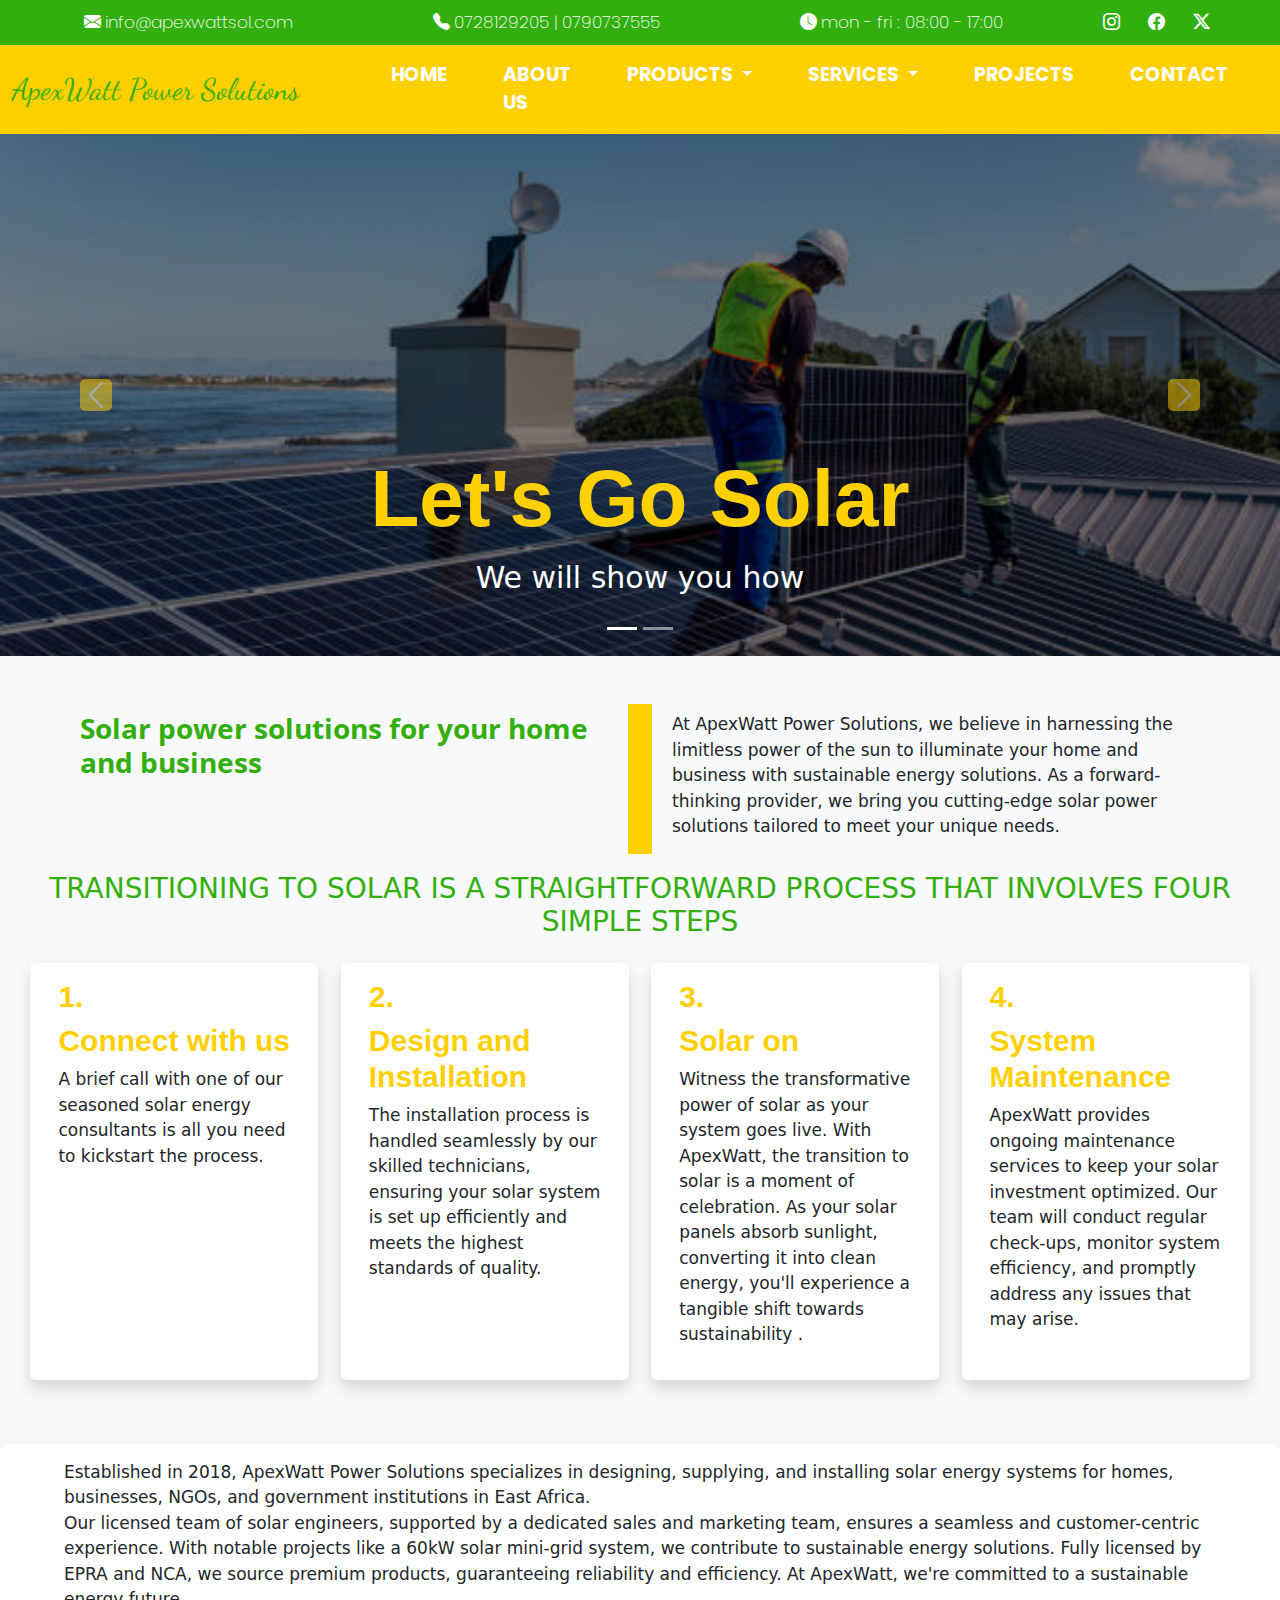
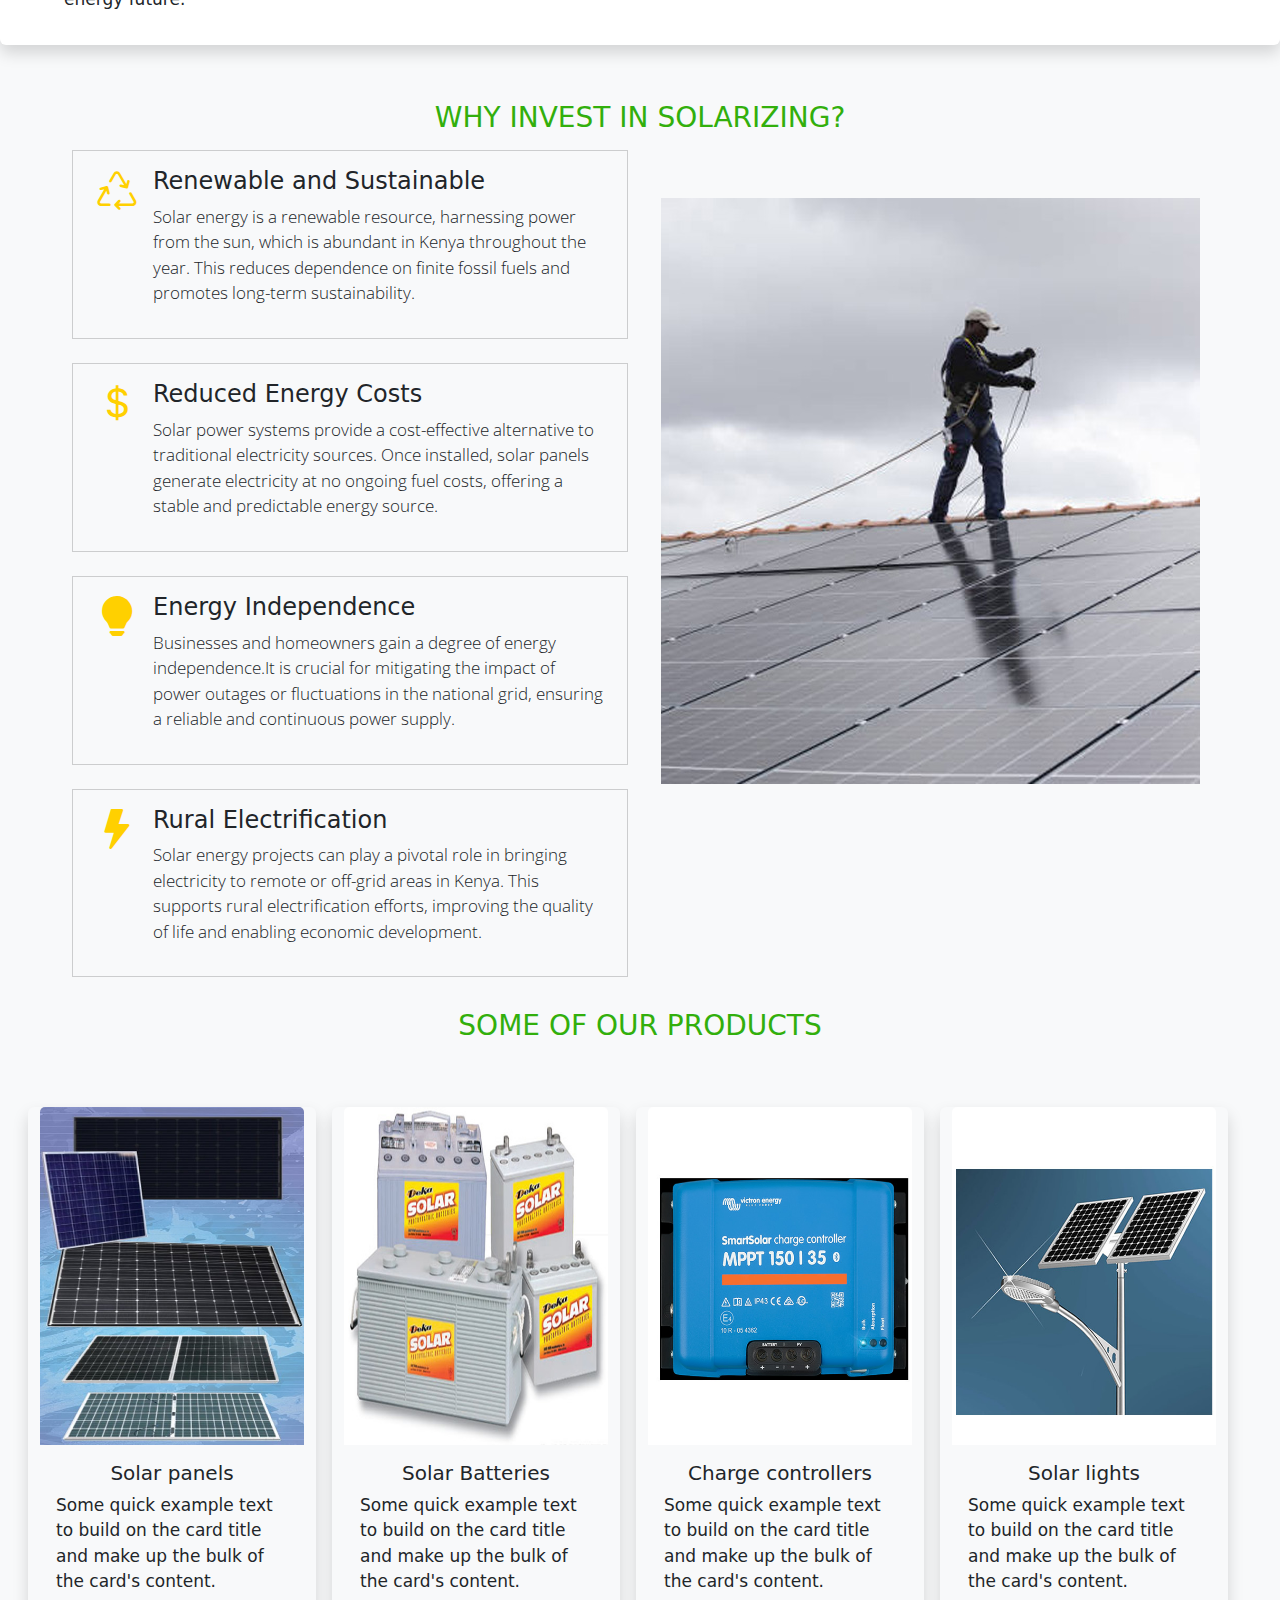
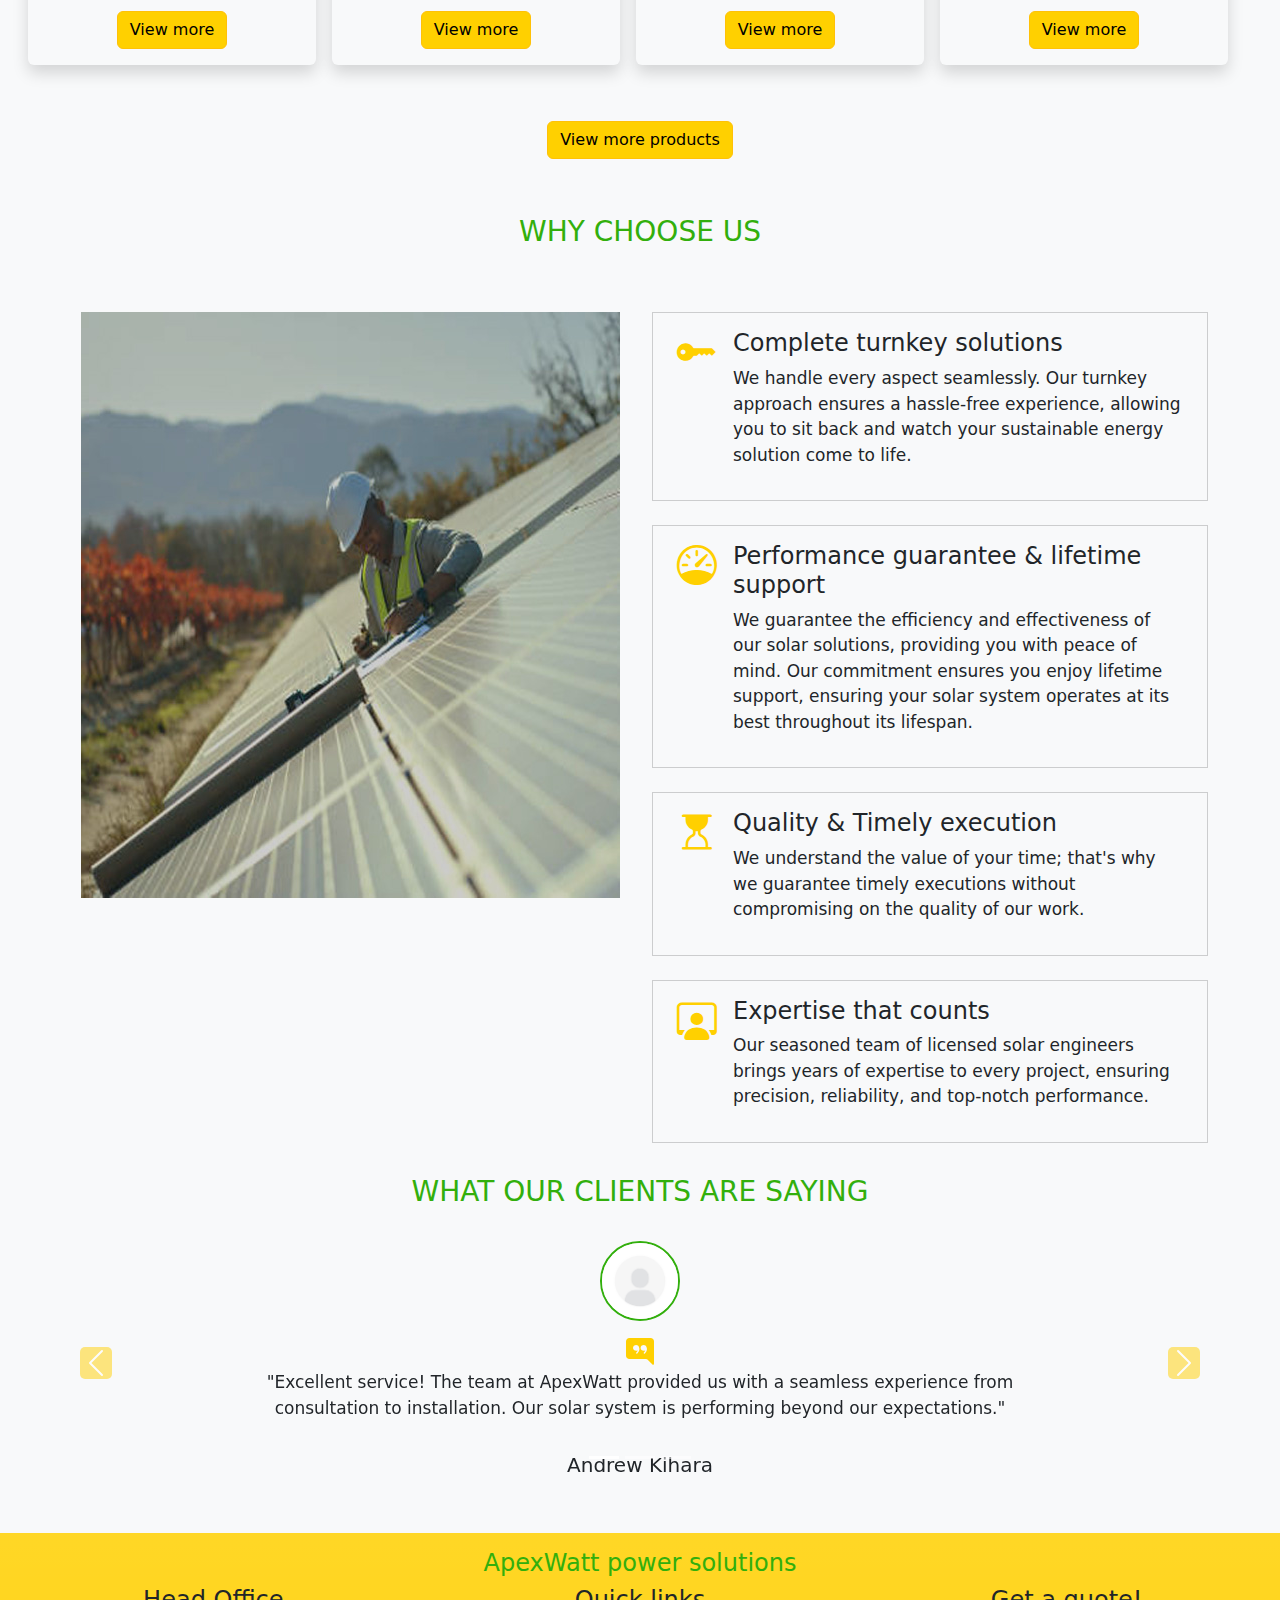
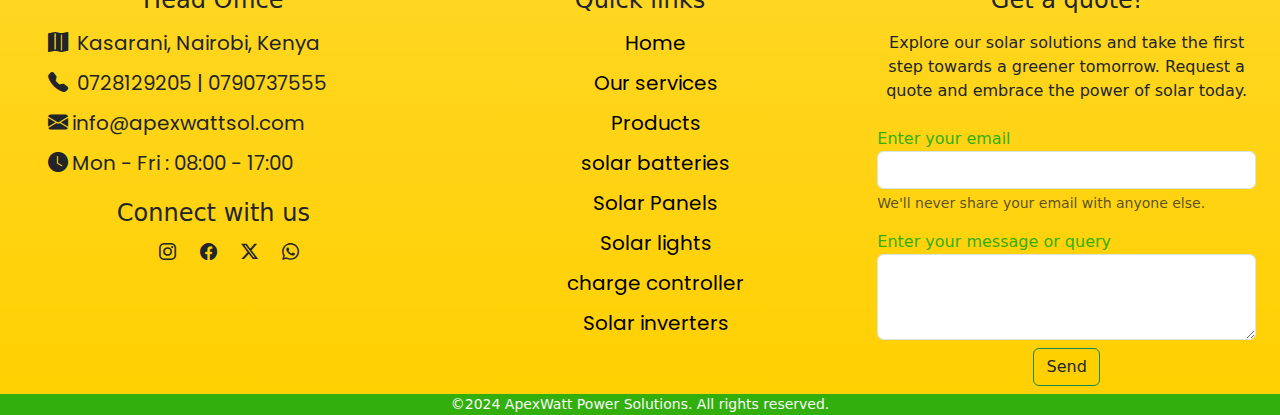
==== index.html @ 94942985 "few changes to the footer section" ====
<!doctype html>
<html lang="en">
    <head>
        <title>ApexWatt | Power solutions</title>
        <!-- Required meta tags -->
        <meta charset="utf-8" />
        <meta name="viewport"content="width=device-width, initial-scale=1, shrink-to-fit=no"/>

        <!-- Bootstrap CSS v5.2.1 -->
        <link href="https://cdn.jsdelivr.net/npm/bootstrap@5.3.2/dist/css/bootstrap.min.css"rel="stylesheet"/>
        <link rel="stylesheet" href="index.css">
        <link rel="stylesheet" href="https://cdn.jsdelivr.net/npm/bootstrap-icons@1.11.3/font/bootstrap-icons.min.css">
        <style>
          @import url('https://fonts.googleapis.com/css2?family=Poppins:wght@400;500;700&display=swap');
          @import url('https://fonts.googleapis.com/css2?family=Dancing+Script:wght@700&display=swap');
          @import url('https://fonts.googleapis.com/css2?family=Lemon&display=swap');
          @import url('https://fonts.googleapis.com/css2?family=Open+Sans:wght@700&display=swap');
          .carousel-headertext{
          font-size: 80px;
          font-family: 'Archivo Black', sans-serif;
          font-weight: 700;
          color: rgb(255, 208, 0); 
             }
             .carousel-control-prev-icon{
                background-color: rgb(255, 208, 0) ;
                border-radius: 5px;
            }
            .carousel-control-next-icon{
                background-color: rgb(255, 208, 0) ;
                border-radius: 5px;
            }
            .carousel-paragraph{
               font-size: 30px;
             }
             .heading{
                /* font-family: 'Open Sans', sans-serif; */
                font-weight: bold;
                color: rgb(50, 175, 12);
              }
              .text{
               
                font-weight: 300;
                font-size: 20px;
              }
              .vl{
                width: 1px;
                height: 150px;
                background-color: rgb(255, 208, 0) ;
              }
              .card:hover{
                background-color: rgb(50, 175, 12);
                color: white;
                transition: .5s ease-in;
              }
              .card-title{
                font-size: 30px;
                font-family: 'Archivo Black', sans-serif;
                font-weight: 700;
                color: rgb(255, 208, 0); 
              }
              .text{
                /* font-family: 'Open Sans', sans-serif; */
                font-weight: 300;
                font-size: 17px;
               }
               .title:hover{
                color: rgb(50, 175, 12);
                cursor: pointer;
                transition: .3s ease-in;
               }
            
               .icon:hover{
                color: rgb(50, 175, 12);
                cursor: pointer;
                transition: .3s ease-in;
        
               }
               .btn{
                background-color:rgb(255, 208, 0); 
                /* font-family: 'Open Sans', sans-serif; */
                cursor: pointer;
                transition: .3s ease-in;
               }
               .btn:hover{
                background-color: rgb(50, 175, 12) ;
                color: white;
                border: 0;
               }
               .footer-link{
                text-decoration: none;
                color: black;
               }
               .footer-link:hover{
                  transition: .3s ease-in;
                  color:rgb(50, 175, 12);
               }
        </style>
    </head>

    <body class="bg-light container-fluid p-0">
        <section class="top-nav section-top-nav">
            <nav class="navbar navbar-expand-lg">
                <div class="container-fluid">
                    <ul class="navbar-nav">
                        <li class="nav-item">
                            <a href="#" class="nav-link-email px-5"><i class="bi bi-envelope-fill p-1"></i>info@apexwattsol.com</a>
                        </li>
                        <li class="nav-item">
                            <a href="#" class="nav-link-email px-5"><i class="bi bi-telephone-fill p-1"></i>0728129205 | 0790737555</a>
                        </li>
                        <li class="nav-item">
                            <a href="#" class="nav-link-email px-5"><i class="bi bi-clock-fill p-1"></i>Mon - Fri : 08:00 - 17:00 </a>
                        </li>
                        <li class="nav-item">
                            <a href="#" class="nav-link-email px-2"><i class="bi bi-instagram p-1"></i></a>
                            <a href="#" class="nav-link-email px-2"><i class="bi bi-facebook p-1"></i></a>
                            <a href="#" class="nav-link-email px-2"><i class="bi bi-twitter-x p-1"></i></a>
                        </li>
                    </ul>
                </div>
            </nav>
        </section>
            <section class="main-nav">
                <nav class="navbar navbar-expand-lg">
                    <div class="container-fluid">
                      <a class="navbar-brand" href="#">ApexWatt Power Solutions</a>
                      <button class="navbar-toggler" type="button" data-bs-toggle="collapse" data-bs-target="#navbarNavDropdown" aria-controls="navbarNavDropdown" aria-expanded="false" aria-label="Toggle navigation">
                        <span class="navbar-toggler-icon"></span>
                      </button>
                      <a class="d-block mt-3" data-bs-toggle="offcanvas" role="button" href="#sidebar" aria-controls="sidebar"><i class="bi bi-list p-2 text-light appointment-menu"></i></a>
                      <div class="collapse navbar-collapse mx-5" id="navbarNavDropdown">
                        <ul class="navbar-nav">
                          <li class="nav-item">
                            <a class="nav-link" aria-current="page" href="#">Home</a>
                          </li>
                          <li class="nav-item">
                            <a class="nav-link" href="#">About Us</a>
                          </li>
                         
                          <li class="nav-item dropdown">
                            <a class="nav-link dropdown-toggle" href="#" id="navbarDropdownMenuLink" role="button" data-bs-toggle="dropdown" aria-expanded="false">
                              Products
                            </a>
                            <ul class="dropdown-menu text-center dropdown-menu-dark my-2" aria-labelledby="navbarDropdownMenuLink">
                              <li><a class="dropdown-item my-2" href="#">Solar panels</a></li>
                              <li><a class="dropdown-item my-2" href="#">inverters</a></li>
                              <li><a class="dropdown-item my-2" href="#">Hybrid inverters</a></li>
                              <li><a class="dropdown-item my-2" href="#">Charge Controllers</a></li>
                              <li><a class="dropdown-item my-2" href="#">Solar batteries</a></li>
                              <li><a class="dropdown-item my-2" href="#">Solar lights</a></li>
                            </ul>
                          </li>
                          <li class="nav-item dropdown">
                            <a class="nav-link dropdown-toggle" href="#" id="navbarDropdownMenuLink" role="button" data-bs-toggle="dropdown" aria-expanded="false">
                              Services
                            </a>
                            <ul class="dropdown-menu text-center dropdown-menu-dark my-2" aria-labelledby="navbarDropdownMenuLink">
                                <li><a class="dropdown-item my-2" href="#">Solar backup</a></li>
                                <li><a class="dropdown-item my-2" href="#">solar hybrid</a></li>
                                <li><a class="dropdown-item my-2" href="#">offgrid solar</a></li>
                                <li><a class="dropdown-item my-2" href="#">solar water pumps</a></li>
                                <li><a class="dropdown-item my-2" href="#">solar water heaters</a></li>
                                <li><a class="dropdown-item my-2" href="#">Solar lights</a></li>
                              </ul>
                          </li>
                          <li class="nav-item">
                            <a class="nav-link" href="#">Projects</a>
                          </li>
                          <li class="nav-item">
                            <a class="nav-link" href="#">Contact</a>
                          </li>
                        </ul>
                      </div>
                    </div>
                  </nav>
            </section>
            <!-- End of navigation sections -->

            <!-- carousel section -->
            <section class="carousel">
                <div class="carousel-container">
                    <div id="carouselExampleCaptions" class="carousel slide" data-bs-ride="carousel">
                        <div class="carousel-indicators">
                          <button type="button" data-bs-target="#carouselExampleCaptions" data-bs-slide-to="0" class="active" aria-current="true" aria-label="Slide 1"></button>
                          <button type="button" data-bs-target="#carouselExampleCaptions" data-bs-slide-to="1" aria-label="Slide 2"></button>
                          
                        </div>
                        <div class="carousel-inner">
                          <div class="carousel-item active">
                            <img src="Images/carousel 3.jpg" class="d-block w-100 img-fluid carousel-img" alt="...">
                            <div class="carousel-caption d-none d-md-block">
                              <h1 class="carousel-headertext">Let's Go Solar</h1>
                              <p class="carousel-paragraph">We will show you how</p>
                            </div>
                          </div>
                          <div class="carousel-item">
                            <img src="Images/carousel 1.jpg" class="d-block w-100 img-fluid carousel-img" alt="...">
                            <div class="carousel-caption d-none d-md-block">
                              <h5 class="carousel-headertext">Harnessing the Sun's Energy for a Brighter Future</h5>
                              <p class="carousel-paragraph">Empowering Tomorrow, Unleash the Power of Solar Energy.</p>
                            </div>
                          </div>
                        </div>
                        <button class="carousel-control-prev" type="button" data-bs-target="#carouselExampleCaptions" data-bs-slide="prev">
                          <span class="carousel-control-prev-icon" aria-hidden="true"></span>
                          <span class="visually-hidden">Previous</span>
                        </button>
                        <button class="carousel-control-next" type="button" data-bs-target="#carouselExampleCaptions" data-bs-slide="next">
                          <span class="carousel-control-next-icon" aria-hidden="true"></span>
                          <span class="visually-hidden">Next</span>
                        </button>
                      </div>
                </div>
                
            </section>
<!-- Carousel end -->
           <section>
             <div class="container-fluid">
                <div class="row mt-5 mx-5">
                  <div class="col">
                    <h3 class="heading p-2">Solar power solutions for your home and business</h3>
                  </div>
                  <div class="vl"></div>
                  <div class="col">
                    <p class="p-2 text">At ApexWatt Power Solutions, we believe in harnessing the limitless power of the sun to illuminate your home and business with sustainable energy solutions.
                       As a forward-thinking provider, we bring you cutting-edge solar power solutions tailored to meet your unique needs.</p>
                  </div>
                </div>
             </div>
           </section> 
           <!-- end of this section -->
           <section>
            <div class="container-fluid">
              <h3 class="text-center p-2" style="text-transform: uppercase; color: rgb(50, 175, 12);">Transitioning to solar is a straightforward process that involves four simple steps</h3>
                 <div class="row p-2 d-flex justify-content-evenly">
                   <!-- card 1 -->
                   <div class="card border-0 shadow mb-2" style="width: 18rem;">
                    <div class="card-body">
                      <h5 class="card-title">1.</h5>
                      <h5 class="card-title">Connect with us</h5>
                      <p class="text">
                        A brief call with one of our seasoned solar energy consultants is all you need to kickstart the process.</p>
                    </div>
                  </div>
                  <!-- card 2 -->
                  <div class="card border-0 shadow mb-2" style="width: 18rem;">
                    <div class="card-body">
                      <h5 class="card-title">2.</h5>
                      <h5 class="card-title">Design and Installation</h5>
                      <p class="text">The installation process is handled seamlessly by our skilled technicians,
                         ensuring your solar system is set up efficiently and meets the highest standards of quality.</p>
                    </div>
                  </div>
                  <!-- card 3 -->
                  <div class="card border-0 shadow mb-2" style="width: 18rem;">
                    <div class="card-body">
                      <h5 class="card-title">3.</h5>
                      <h5 class="card-title">Solar on</h5>
                      <p class="text">Witness the transformative power of solar as your system goes live. With ApexWatt, the transition to solar is a moment of celebration. As your solar panels absorb sunlight,
                         converting it into clean energy, you'll experience a tangible shift towards sustainability .</p>
                    </div>
                  </div>
                  <!-- card 4 -->
                  <div class="card border-0 shadow mb-2" style="width: 18rem;">
                    <div class="card-body">
                      <h5 class="card-title">4.</h5>
                      <h5 class="card-title">System Maintenance</h5>
                      <p class="text"> ApexWatt provides ongoing maintenance services to keep your solar investment optimized. Our team will conduct regular check-ups,
                         monitor system efficiency, and promptly address any issues that may arise.</p>
                    </div>
                  </div>
                 </div>
            </div>
           </section>
           <!-- end of cards section -->
           <section>
            <div class="container-fluid">
              <div class="row mt-5">
                <div class="card border-0 shadow px-5 mx-auto"style="width: 82rem">
                  <div class="card-body">
                    <p class="text "> 
                      Established in 2018, ApexWatt Power Solutions specializes in designing, supplying, and installing solar energy systems for homes,
                       businesses, NGOs, and government institutions in East Africa.<br> Our licensed team of solar engineers, supported by a dedicated sales
                        and marketing team, ensures a seamless and customer-centric experience. With notable projects like a 60kW solar mini-grid system,
                         we contribute to sustainable energy solutions. Fully licensed by EPRA and NCA, we source premium products,
                       guaranteeing reliability and efficiency. At ApexWatt, we're committed to a sustainable energy future.</p>
                  </div>
                </div>
              </div>

            </div>
           </section>
        <!-- End of brief company profile -->
        <section>
          <div class="container-fluid">
            <div class="row mt-5 mx-5">
              <h3 class="text-center p-2" style="text-transform: uppercase; color: rgb(50, 175, 12);">why invest in solarizing?</h3>
               <div class="col-md-6">
                  <!-- card 1 -->
                  <div class="card bg-light text-dark mb-4" style=" border-radius: 0;">
                      <div class="card-body d-flex">
                        <div class="icon"><i class="bi bi-recycle px-2 h1"></i></div>
                        <div class="d-block px-2">
                          <h4 class="title">Renewable and Sustainable</h4>
                        <p class="text" style="font-family: 'Open Sans', sans-serif;">Solar energy is a renewable resource, harnessing power from the sun,
                           which is abundant in Kenya throughout the year. This reduces dependence on finite fossil fuels and promotes long-term sustainability.</p>
                        </div>
                      </div>
                  </div>
                  <!-- card 2 -->
                  <div class="card bg-light text-dark mb-4" style=" border-radius: 0;">
                    <div class="card-body d-flex">
                      <div class="icon"><i class="bi bi-currency-dollar px-2 h1"></i></div>
                      <div class="d-block px-2">
                        <h4 class="title">Reduced Energy Costs</h4>
                      <p class="text" style="font-family: 'Open Sans', sans-serif;">Solar power systems provide a cost-effective alternative to traditional electricity sources.
                         Once installed, solar panels generate electricity at no ongoing fuel costs, offering a stable and predictable energy source.</p>
                      </div>
                    </div>
                </div>
                <!-- card 3 -->
                <div class="card bg-light text-dark mb-4" style=" border-radius: 0;">
                  <div class="card-body d-flex">
                    <div class="icon"><i class="bi bi-lightbulb-fill px-2 h1"></i></div>
                    <div class="d-block px-2">
                      <h4 class="title">Energy Independence</h4>
                    <p class="text" style="font-family: 'Open Sans', sans-serif;">Businesses and homeowners gain a degree of energy independence.It
                       is crucial for mitigating the impact of power outages or fluctuations in the national grid, ensuring a reliable and continuous power supply.</p>
                    </div>
                  </div>
              </div>
              <!-- card 4 -->
              <div class="card bg-light text-dark mb-4" style=" border-radius: 0;">
                <div class="card-body d-flex">
                  <div class="icon"><i class="bi bi-lightning-fill px-2 h1"></i></div>
                  <div class="d-block px-2">
                    <h4 class="title">Rural Electrification</h4>
                  <p class="text" style="font-family: 'Open Sans', sans-serif;">Solar energy projects can play a pivotal role in bringing electricity to remote or off-grid areas in Kenya.
                     This supports rural electrification efforts, improving the quality of life and enabling economic development.</p>
                  </div>
                </div>
            </div>
               </div>
               <!-- image column -->
               <div class="col-md-6 mt-5">
                  <div class="text-center">
                     <img src="Images/solar.jpg" alt="" srcset="" class="img-fluid">
                  </div>
               </div>
            </div>

          </div>
        </section>
        <!-- end of solar benefits section -->
        <section>
          <div class="container-fluid">
            <div class="row">
              <h3 class="text-center p-2" style="text-transform: uppercase; color: rgb(50, 175, 12);">some of our products</h3>
              <div class="row d-flex mt-5 px-4 justify-content-evenly">
                <!-- product 1 -->
                <div class="card bg-light text-dark border-0 shadow mb-2" style="width: 18rem;">
                  <img src="Images/solar_panels.jpg" class="card-img-top img-fluid" alt="...">
                  <div class="card-body">
                    <h5 class="title text-center">Solar panels</h5>
                    <p class="text">Some quick example text to build on the card title and make up the bulk of the card's content.</p>
                    <div class="text-center">
                      <a href="#" class="btn btn-warning">View more</a>
                    </div>
                  </div>
                </div>
                <!-- product 2 -->
                <div class="card bg-light text-dark border-0 shadow mb-2" style="width: 18rem;">
                  <img src="Images/solar_batteries.jpg" class="card-img-top img-fluid" alt="...">
                  <div class="card-body">
                    <h5 class="title text-center">Solar Batteries</h5>
                    <p class="text">Some quick example text to build on the card title and make up the bulk of the card's content.</p>
                    <div class="text-center">
                      <a href="#" class="btn btn-warning">View more</a>
                    </div>
                  </div>
                </div>
                <!-- product 3 -->
                <div class="card bg-light text-dark border-0 shadow mb-2" style="width: 18rem;">
                  <img src="Images/charge_controller.jpg" class="card-img-top img-fluid" alt="...">
                  <div class="card-body">
                    <h5 class="title text-center">Charge controllers</h5>
                    <p class="text">Some quick example text to build on the card title and make up the bulk of the card's content.</p>
                    <div class="text-center">
                      <a href="#" class="btn btn-warning">View more</a>
                    </div>
                  </div>
                </div>
                <!-- product 4 -->
                <div class="card bg-light text-dark border-0 shadow mb-2" style="width: 18rem;">
                  <img src="Images/street_lights.jpg" class="card-img-top img-fluid" alt="...">
                  <div class="card-body">
                    <h5 class="title text-center">Solar lights</h5>
                    <p class="text">Some quick example text to build on the card title and make up the bulk of the card's content.</p>
                    <div class="text-center">
                      <a href="#" class="btn btn-warning">View more</a>
                    </div>
                  </div>
                </div>

              </div>
              <div class="text-center mt-5">
                <a href="#" class="btn btn-warning">View more products</a>
              </div>
            </div>
          </div>
        </section>
        <!-- end of products section -->

        <!-- why choose us secction -->
        <section>
          <div class="container-fluid">
            <div class="row mt-5 mx-5">
              <h3 class="text-center p-2" style="text-transform: uppercase; color: rgb(50, 175, 12);">why choose us</h3>
              <!-- image column -->
              <div class="col-md-6 mt-5">
                <div class="text-center">
                   <img src="Images/solar 2.jpg" alt="" srcset="" class="img-fluid">
                </div>
             </div>
               <div class="col-md-6 mt-5">
                  <!-- card 1 -->
                  <div class="card bg-light text-dark mb-4" style=" border-radius: 0;">
                      <div class="card-body d-flex">
                        <div class="icon"><i class="bi bi-key-fill px-2 h1"></i></div>
                        <div class="d-block px-2">
                          <h4 class="title">Complete turnkey solutions</h4>
                        <p class=" text" >We handle every aspect seamlessly. Our turnkey approach
                           ensures a hassle-free experience, allowing you to sit back and watch your sustainable energy solution come to life.</p>
                        </div>
                      </div>
                  </div>
                  <!-- card 2 -->
                  <div class="card bg-light text-dark mb-4" style=" border-radius: 0;">
                    <div class="card-body d-flex">
                      <div class="icon"><i class="bi bi-speedometer px-2 h1"></i></div>
                      <div class="d-block px-2">
                        <h4 class="title">Performance guarantee & lifetime support</h4>
                      <p class="text">We guarantee the efficiency and effectiveness of our solar solutions, providing you with peace of mind. Our commitment 
                         ensures you enjoy lifetime support, ensuring your solar system operates at its best throughout its lifespan.</p>
                      </div>
                    </div>
                </div>
                <!-- card 3 -->
                <div class="card bg-light text-dark mb-4" style=" border-radius: 0;">
                  <div class="card-body d-flex">
                    <div class="icon"><i class="bi bi-hourglass-top px-2 h1"></i></div>
                    <div class="d-block px-2">
                      <h4 class="title">Quality & Timely execution</h4>
                    <p class="text"> We understand the value of your time; that's why we guarantee timely executions without compromising on the quality of our work.</p>
                    </div>
                  </div>
              </div>
              <!-- card 4 -->
              <div class="card bg-light text-dark mb-4" style=" border-radius: 0;">
                <div class="card-body d-flex">
                  <div class="icon"><i class="bi bi-person-workspace px-2 h1"></i></div>
                  <div class="d-block px-2">
                    <h4 class="title">Expertise that counts</h4>
                  <p class="text">Our seasoned team of licensed solar engineers brings years of expertise to every project, ensuring precision, reliability, and top-notch performance.</p>
                  </div>
                </div>
            </div>
               </div>
               
            </div>

          </div>
        </section>
        <!-- end of why choose us section -->

        <!-- customer review section -->
        <section>
          <div class="container-fluid">
                <div class="row">
                  <h3 class="text-center p-2 mb-4" style="text-transform: uppercase; color: rgb(50, 175, 12);">what our clients are saying</h3>
                  <div id="carouselExampleIndicators" class="carousel slide" data-bs-ride="carousel">
                    
                    <div class="carousel-inner">
                      <div class="carousel-item active">
                        <div class="card mx-auto text-center border-0 bg-light text-dark" style="width: 50rem;">
                          <div class="">
                            <img src="Images/profile.jpg" class="img-fluid" alt="" style="height: 80px; border-radius: 50%; border: 2px solid rgb(50, 175, 12);">
                          </div>
                          <div class="card-body d-block">
                            <i class="bi bi-chat-right-quote-fill h3 icon"></i>
                            <p class="text">"Excellent service! The team at ApexWatt provided us with a seamless
                               experience from consultation to installation. Our solar system is performing beyond our expectations."</p>    
                          </div>
                          <div>
                            <h5 class="mb-2">Andrew Kihara </h5>
                          </div>
                        </div>
                      </div>
                      <div class="carousel-item">
                        <div class="card mx-auto text-center border-0 bg-light text-dark" style="width: 50rem;">
                          <div class="">
                            <img src="Images/profile.jpg" class="img-fluid" alt="" style="height: 80px; border-radius: 50%; border: 2px solid rgb(50, 175, 12);">
                          </div>
                          <div class="card-body d-block">
                            <i class="bi bi-chat-right-quote-fill h3 icon"></i>
                            <p class="text">"Excellent service! The team at ApexWatt provided us with a seamless
                               experience from consultation to installation. Our solar system is performing beyond our expectations."</p>    
                          </div>
                          <div>
                            <h5 class="mb-2">Andrew Kihara </h5>
                          </div>
                        </div>
                      </div>
                      <div class="carousel-item">
                        <div class="card mx-auto text-center border-0 bg-light text-dark" style="width: 50rem;">
                          <div class="">
                            <img src="Images/profile.jpg" class="img-fluid" alt="" style="height: 80px; border-radius: 50%; border: 2px solid rgb(50, 175, 12);">
                          </div>
                          <div class="card-body d-block">
                            <i class="bi bi-chat-right-quote-fill h3 icon"></i>
                            <p class="text">"Excellent service! The team at ApexWatt provided us with a seamless
                               experience from consultation to installation. Our solar system is performing beyond our expectations."</p>    
                          </div>
                          <div>
                            <h5 class="mb-2">Andrew Kihara </h5>
                          </div>
                        </div>
                      </div>
                    </div>
                    <div class="carousel-indicators mt-5">
                      <button type="button" data-bs-target="#carouselExampleIndicators" data-bs-slide-to="0" class="active" aria-current="true" aria-label="Slide 1"></button>
                      <button type="button" data-bs-target="#carouselExampleIndicators" data-bs-slide-to="1" aria-label="Slide 2"></button>
                      <button type="button" data-bs-target="#carouselExampleIndicators" data-bs-slide-to="2" aria-label="Slide 3"></button>
                    </div>
                    <button class="carousel-control-prev" type="button" data-bs-target="#carouselExampleIndicators" data-bs-slide="prev">
                      <span class="carousel-control-prev-icon" aria-hidden="true"></span>
                      <span class="visually-hidden">Previous</span>
                    </button>
                    <button class="carousel-control-next" type="button" data-bs-target="#carouselExampleIndicators" data-bs-slide="next">
                      <span class="carousel-control-next-icon" aria-hidden="true"></span>
                      <span class="visually-hidden">Next</span>
                    </button>
                   
                  </div>
                </div>
          </div>
        </section>
        <!-- end of customer review section -->

        <!-- footer -->
        <div class="footer mt-5 bg-gradient" style="background-color: rgb(255, 208, 0);">
          <div class="container-fluid">
            <div class="row d-flex">
              <h4 class="mt-3 text-center" style="color:  rgb(50, 175, 12);">ApexWatt power solutions</h4>
              <div class="col-md-4">
                <h4 class="mx-5 text-center">Head Office</h4>
                <ul class="lh-lg">
                <li class="list-group-item"><i class="bi bi-map-fill p-1"></i> Kasarani, Nairobi, Kenya</li>
                <li class="list-group-item"><i class="bi bi-telephone-fill p-1"></i> 0728129205 | 0790737555</li>
                <li class="list-group-item"><i class="bi bi-envelope-fill p-1"></i>info@apexwattsol.com</li>
                <li class="list-group-item"><i class="bi bi-clock-fill p-1"></i>Mon - Fri : 08:00 - 17:00 </li>
                 </ul>
                 <h4 class="mx-5 text-center">Connect with us</h4>
                 <ul class="d-flex justify-content-center">
                  <li class="list-group-item"><a href="#" class="nav-link-email px-2"><i class="bi bi-instagram p-1 text-dark"></i></a></li>
                  <li class="list-group-item"><a href="#" class="nav-link-email px-2"><i class="bi bi-facebook p-1 text-dark"></i></a></li>
                  <li class="list-group-item"><a href="#" class="nav-link-email px-2"><i class="bi bi-twitter-x p-1 text-dark"></i></a></li>
                  <li class="list-group-item"><a href="#" class="nav-link-email px-2"><i class="bi bi-whatsapp p-1 text-dark"></i></a></li>
                   </ul>
              </div>
              <div class="col-md-4">
                <h4 class="text-center">Quick links</h4>
                <ul class="lh-lg text-center">
                <li class="list-group-item"><a href="#" class="footer-link">Home</a></li>
                <li class="list-group-item"><a href="#" class="footer-link">Our services</a></a></li>
                <li class="list-group-item"><a href="#" class="footer-link">Products</a></a></li>
                <li class="list-group-item"><a href="#" class="footer-link">solar batteries</a></a></li>
                <li class="list-group-item"><a href="#" class="footer-link">Solar Panels</a></a></li>
                <li class="list-group-item"><a href="#" class="footer-link">Solar lights</a></a></li>
                <li class="list-group-item"><a href="#" class="footer-link">charge controller</a></a></li>
                <li class="list-group-item"><a href="#" class="footer-link">Solar inverters</a></a></li>
                 </ul>
              </div>
              <div class="col-md-4">
                <h4 class="text-center">Get a quote!</h4>
                <p class="text-center p-2">
                  Explore our solar solutions and take the first step towards a greener tomorrow. Request a quote and embrace the power of solar today.</p>
                <div class="container-fluid">
                  <label for="email" style="color:  rgb(50, 175, 12);">Enter your email</label>
                  <input type="email" class="form-control" id="email">
                  <div id="emailhelp" class="form-text mb-3">We'll never share your email with anyone else.</div>
                  <!-- textarea -->
                  <label for="textarea" style="color:  rgb(50, 175, 12);">Enter your message or query</label>
                  <textarea class="form-control mb-2" id="textarea" rows="3"></textarea>
                  <div class="text-center">
                    <input type="button" class="btn btn-success text-dark mb-2" value="Send">
                  </div>
                </div>  
              </div>
            </div>
            <div class="row text-center" style="background-color: rgb(50, 175, 12); overflow-x: hidden;">
              <small class="text-light">&copy;2024 ApexWatt Power Solutions. All rights reserved.</small>
           </div>
          </div>
          
        </div>

       <!-- offcanvas -->
       <div class="offcanvas offcanvas-end" tabindex="-1" id="sidebar" aria-labelledby="sidebar-label">
        <div class="offcanvas-header mt-3">
            <h3 class="offcanvas-tittle text-center" id="sidebar-label">ApexWatt Power Solutions</h3>
            <button type="button" class="btn-close" data-bs-dismiss="offcanvas" aria-label="close"></button>
        </div>
        <div class="offcanvas-body">
            <h3 class="offcanvas-body-tittle text-center">Head Office</h3>
            <ul class="list-group list-group-flush">
                <li class="list-group-item"><i class="bi bi-map-fill p-1 icon"></i> Sunton Arcade, Kasarani, Nairobi, Kenya</li>
                <li class="list-group-item"><i class="bi bi-telephone-fill p-1 icon"></i> 0728129205 | 0790737555</li>
                <li class="list-group-item"><i class="bi bi-envelope-fill p-1 icon"></i>info@apexwattsol.com</li>
                <li class="list-group-item"><i class="bi bi-clock-fill p-1 icon"></i>Mon - Fri : 08:00 - 17:00 </li>
              </ul>
        </div>
        <div class="offcanvas-footer">
            <h3 class="offcanvas-body-tittle text-center">Follow Us</h3>
            <ul class="list-group list-group-flush">
                <li class="list-group-item text-center">
                  <a href="#" class="nav-link-email px-2"><i class="bi bi-instagram p-1"></i></a>
                  <a href="#" class="nav-link-email px-2"><i class="bi bi-facebook p-1"></i></a>
                  <a href="#" class="nav-link-email px-2"><i class="bi bi-twitter-x p-1"></i></a>
                </li>
            </ul>
        </div>
        
       </div>
        <!-- Bootstrap JavaScript Libraries -->
        <script src="https://cdn.jsdelivr.net/npm/@popperjs/core@2.11.8/dist/umd/popper.min.js"></script>
        <script
            src="https://cdn.jsdelivr.net/npm/bootstrap@5.3.2/dist/js/bootstrap.min.js"></script>
    </body>
</html>
---- index.css ----
@import url('https://fonts.googleapis.com/css2?family=Poppins:wght@400;500;700&display=swap');
@import url('https://fonts.googleapis.com/css2?family=Dancing+Script:wght@700&display=swap');
@import url('https://fonts.googleapis.com/css2?family=Lemon&display=swap');
@import url('https://fonts.googleapis.com/css2?family=Open+Sans:wght@700&display=swap');
*{
    margin: 0;
    padding: 0;
    box-sizing: border-box;
}
a{
    color: white;
}
.navbar{
   width: 100%;
}
section{
    margin: 0;
    padding: 0;
}
.top-nav{
    background-color: rgb(50, 175, 12);
}
.main-nav{
    background-color: rgb(255, 208, 0);
    width: 100%;
}
.nav-item{
text-transform: uppercase;
font-family: 'Poppins', sans-serif;
font-weight: bold;
font-size: 19px;
padding-left: 20px;
padding-right: 20px;
color: white;
}
.nav-link{
    color: white;
    text-transform: uppercase;
}
.nav-link:hover{
    color: rgb(50, 175, 12);
}
.active{
    color: rgb(50, 175, 12);
}
.navbar-brand{
    font-family: 'Dancing Script', cursive;
    font-size: 30px;
    color: rgb(50, 175, 12);
}
.dropdown-item{
    font-family: 'Poppins', sans-serif;
    font-size: 17px;  
}
.nav-link-email{
    color: white;
    text-transform: lowercase;
    font-size: 17px;
    font-weight: 200;
    text-decoration: none;
}
.nav-link-email:hover{
    color: rgb(255, 208, 0);
}
.appointment-menu {
    display: none; /* or any other default display property */
    height: 50px;
    width: 50px;
}
.offcanvas-tittle{
    color: rgb(50, 175, 12);  
    font-family: 'Dancing Script', cursive; 
    font-size: 28px;
}
.offcanvas-body-tittle{
    font-family: 'Poppins', sans-serif;
    font-size: 20px;
    font-weight: 600;
}
.icon{
    color: rgb(255, 208, 0);
}
.list-group-item{
    font-family: 'Poppins', sans-serif;
    font-size: 20px; 
}
.carousel-containerl{
    overflow-x: hidden;
    height: 180px;
    width: 625px;
}
.carousel-img{
    width: 100%;
    height: 100%;
}
.carousel-headertext{
    font-size: 40px;
    font-family: 'Lemon', serif;
    font-weight: 700;
    color: rgb(50, 175, 12); 
}
.carousel-control-prev-icon{
    background-color: rgb(255, 208, 0) ;
}
.heading{
    font-family: 'Open Sans', sans-serif;
}
.card-text{
    font-family: 'Open Sans', sans-serif;
    font-weight: 300;
    font-size: 20px;
}
@media screen and (max-width: 767px) {
    .section-top-nav {
        display: none; /* Hide the section on devices with a screen width of 767 pixels or smaller */
    }
}
@media screen and (max-width: 767px) {
    .appointment-menu {
        display: block; /* Show the menu icon link on devices with a screen width of 767 pixels or smaller */
    }
}
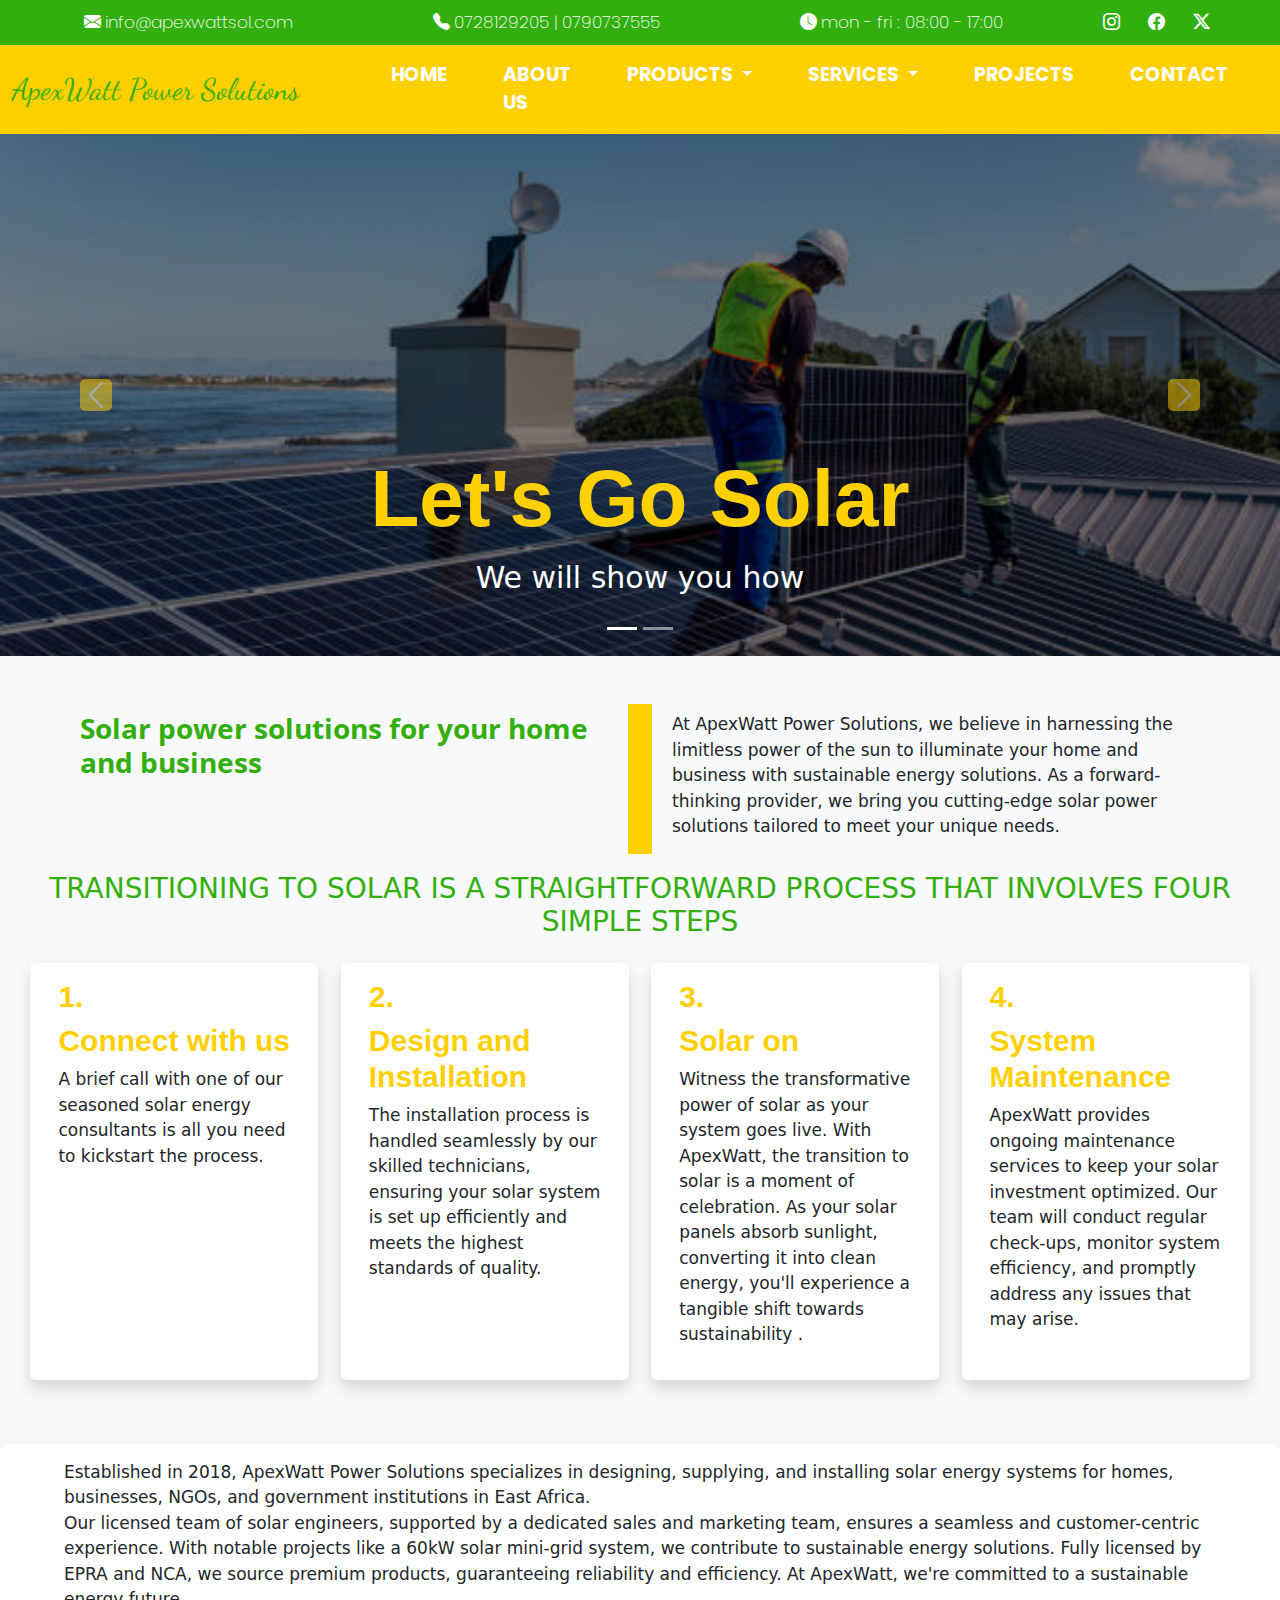
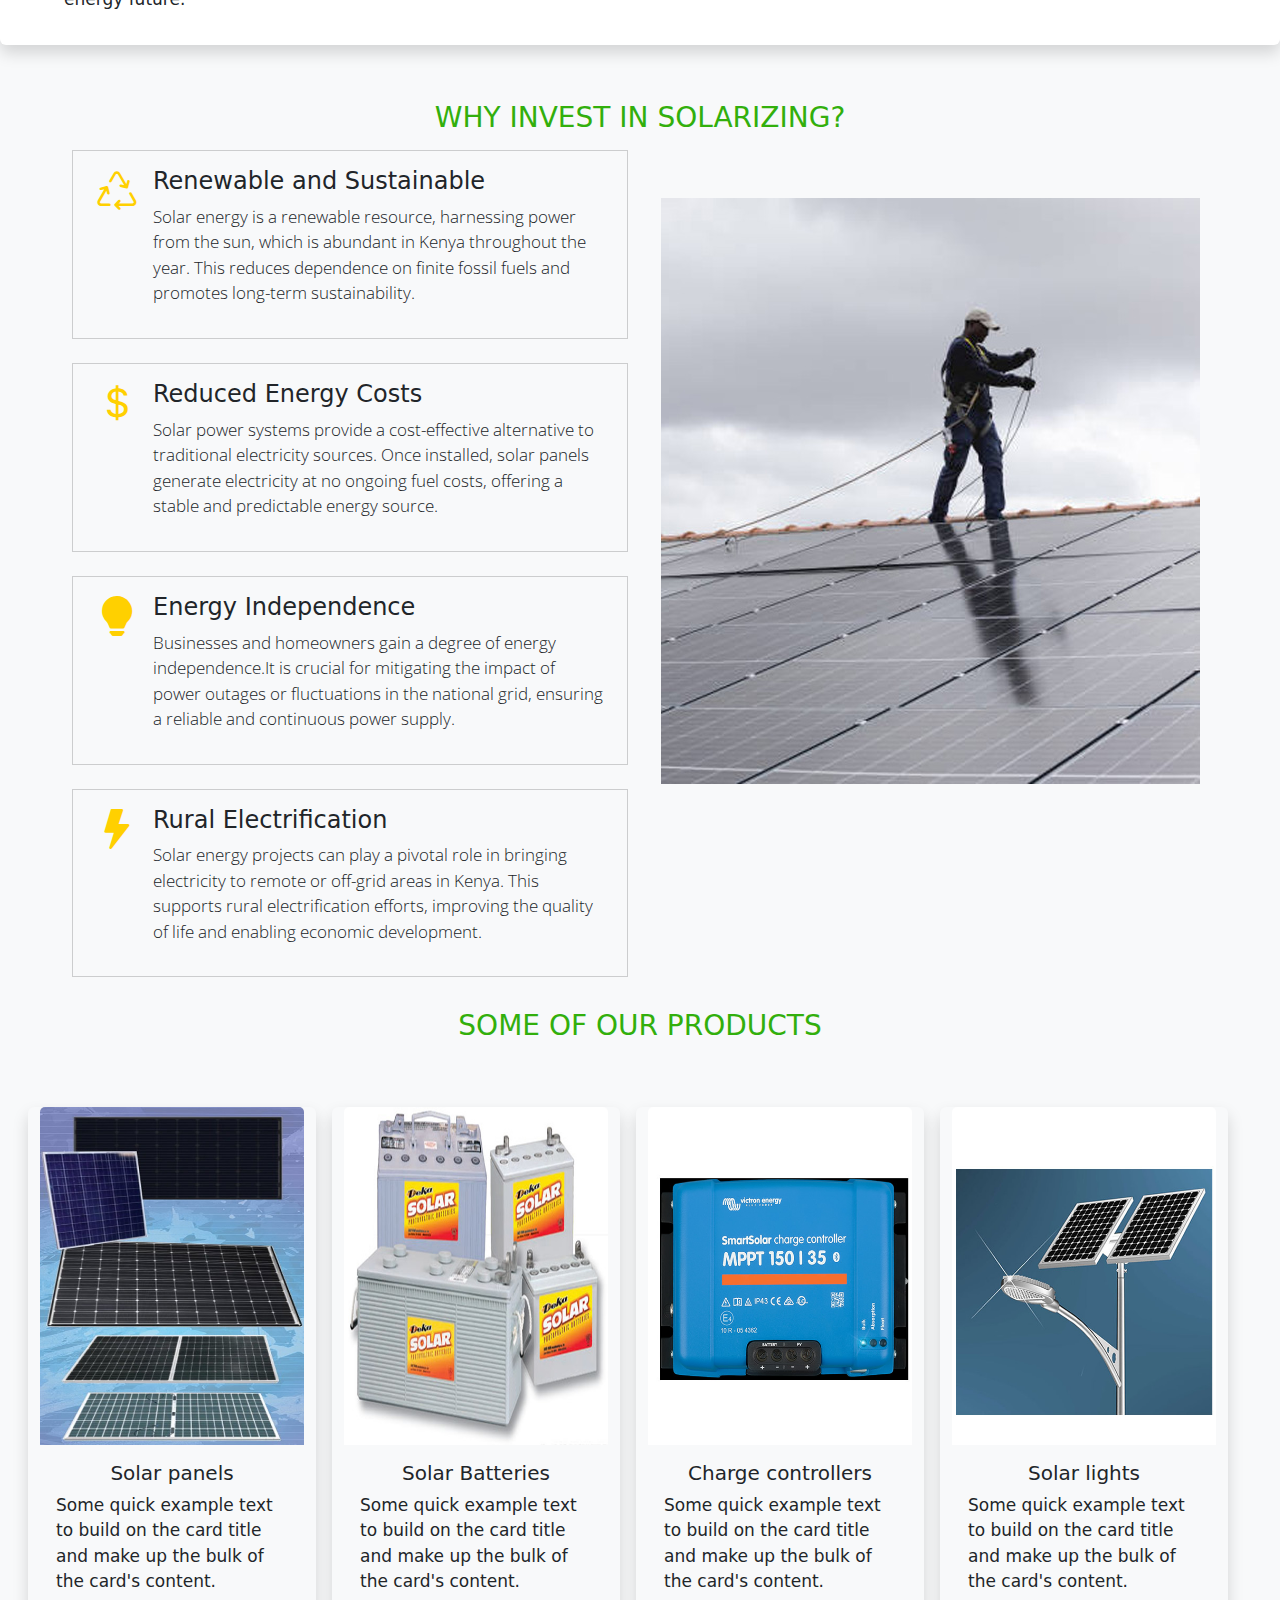
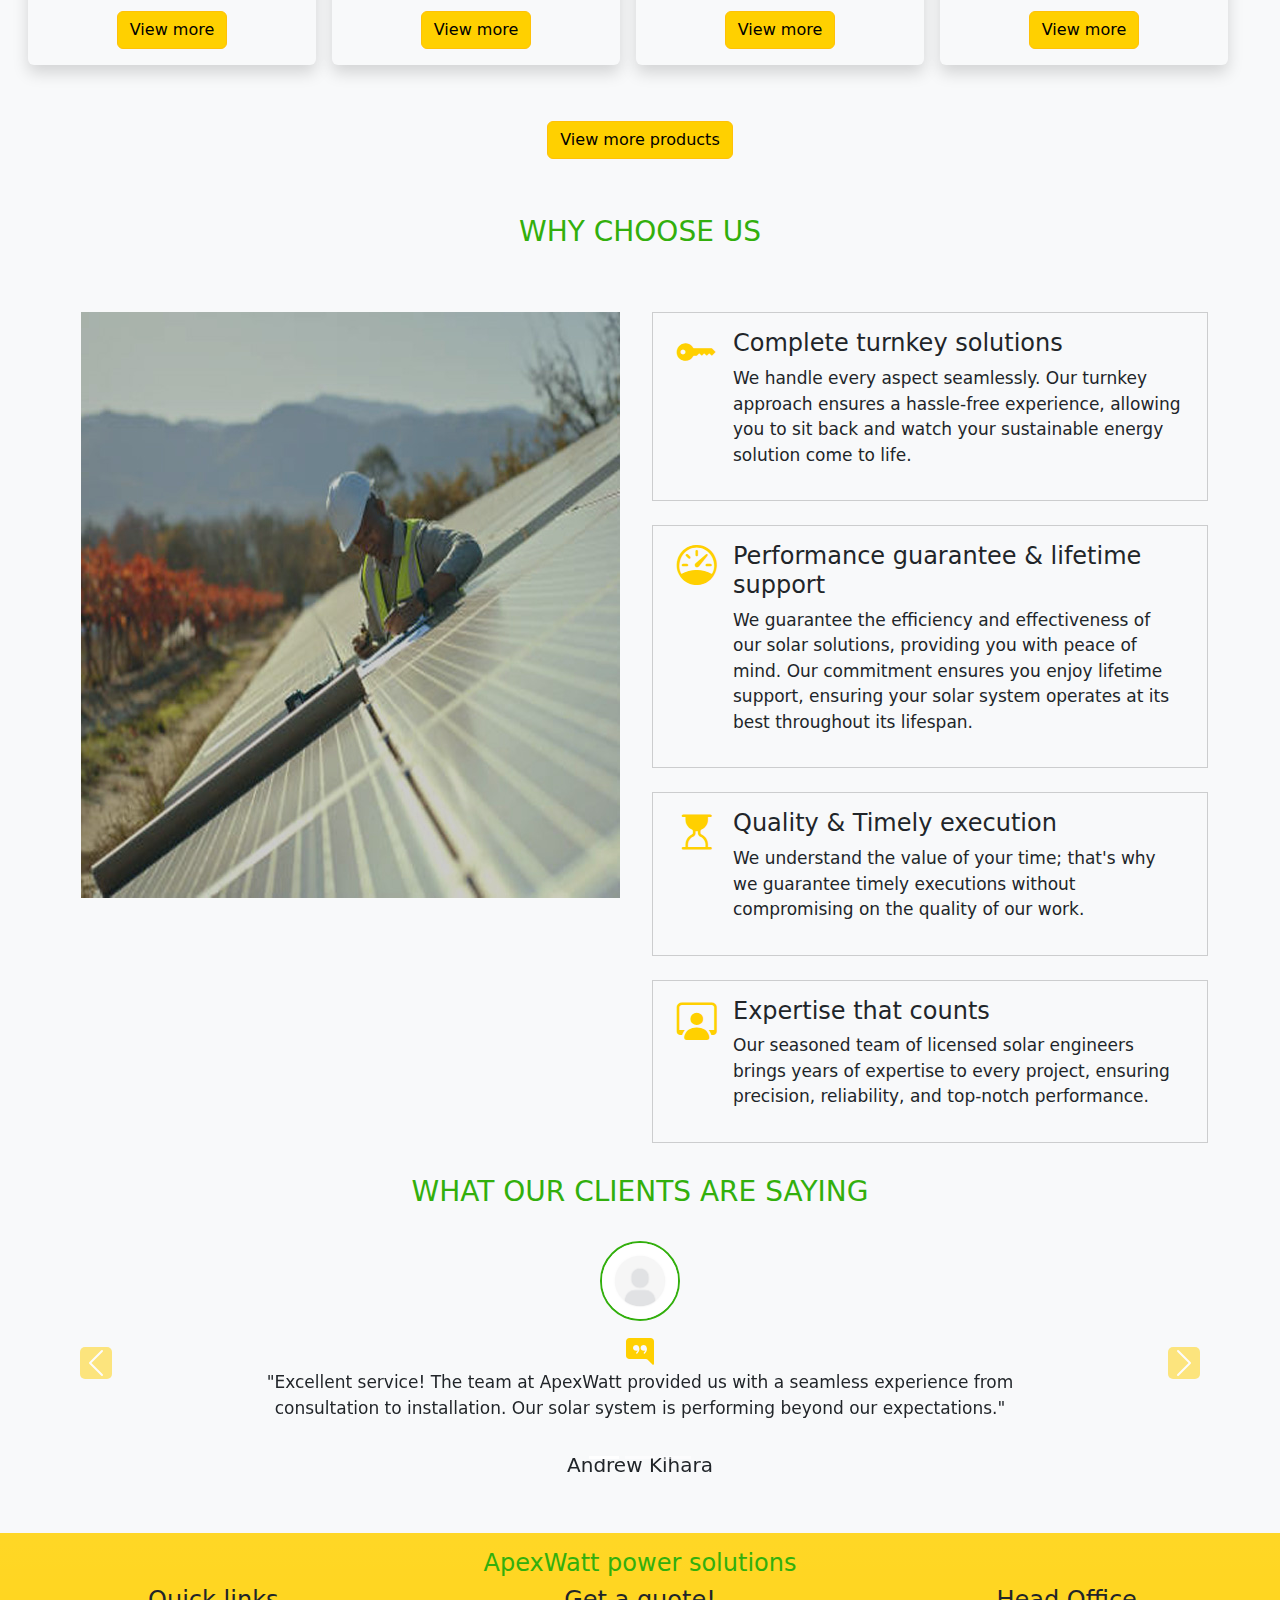
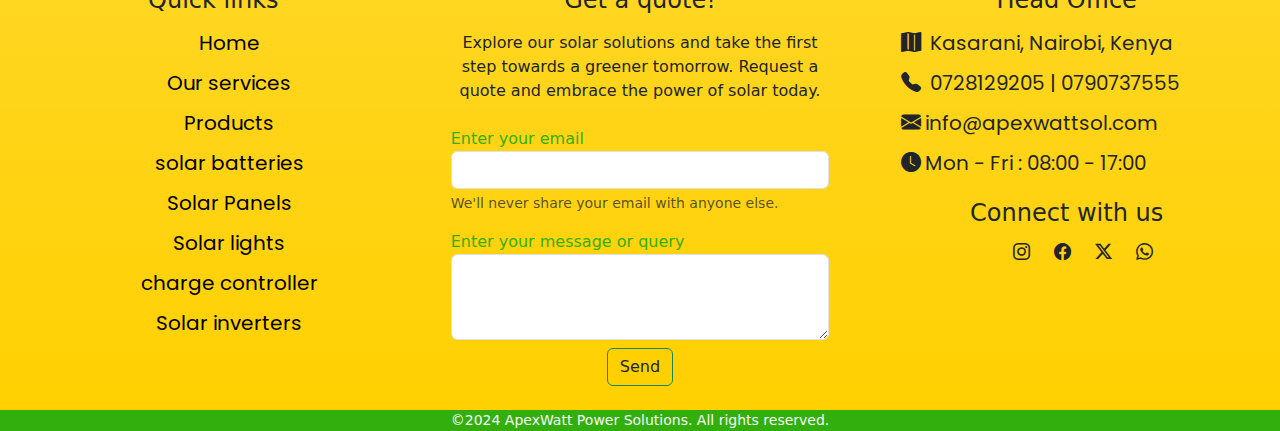
==== commit 7d67fc35: "few changes to the footer section" ====
--- a/index.html
+++ b/index.html
@@ -552,7 +552,36 @@
           <div class="container-fluid">
             <div class="row d-flex">
               <h4 class="mt-3 text-center" style="color:  rgb(50, 175, 12);">ApexWatt power solutions</h4>
-              <div class="col-md-4">
+              <div class="col-md-4 mb-3">
+                <h4 class="text-center">Quick links</h4>
+                <ul class="lh-lg text-center">
+                <li class="list-group-item"><a href="#" class="footer-link">Home</a></li>
+                <li class="list-group-item"><a href="#" class="footer-link">Our services</a></a></li>
+                <li class="list-group-item"><a href="#" class="footer-link">Products</a></a></li>
+                <li class="list-group-item"><a href="#" class="footer-link">solar batteries</a></a></li>
+                <li class="list-group-item"><a href="#" class="footer-link">Solar Panels</a></a></li>
+                <li class="list-group-item"><a href="#" class="footer-link">Solar lights</a></a></li>
+                <li class="list-group-item"><a href="#" class="footer-link">charge controller</a></a></li>
+                <li class="list-group-item"><a href="#" class="footer-link">Solar inverters</a></a></li>
+                 </ul>
+              </div>
+              <div class="col-md-4 mb-3">
+                <h4 class="text-center">Get a quote!</h4>
+                <p class="text-center p-2">
+                  Explore our solar solutions and take the first step towards a greener tomorrow. Request a quote and embrace the power of solar today.</p>
+                <div class="container-fluid">
+                  <label for="email" style="color:  rgb(50, 175, 12);">Enter your email</label>
+                  <input type="email" class="form-control" id="email">
+                  <div id="emailhelp" class="form-text mb-3">We'll never share your email with anyone else.</div>
+                  <!-- textarea -->
+                  <label for="textarea" style="color:  rgb(50, 175, 12);">Enter your message or query</label>
+                  <textarea class="form-control mb-2" id="textarea" rows="3"></textarea>
+                  <div class="text-center">
+                    <input type="button" class="btn btn-success text-dark mb-2" value="Send">
+                  </div>
+                </div>  
+              </div>
+              <div class="col-md-4 mb-3">
                 <h4 class="mx-5 text-center">Head Office</h4>
                 <ul class="lh-lg">
                 <li class="list-group-item"><i class="bi bi-map-fill p-1"></i> Kasarani, Nairobi, Kenya</li>
@@ -567,35 +596,6 @@
                   <li class="list-group-item"><a href="#" class="nav-link-email px-2"><i class="bi bi-twitter-x p-1 text-dark"></i></a></li>
                   <li class="list-group-item"><a href="#" class="nav-link-email px-2"><i class="bi bi-whatsapp p-1 text-dark"></i></a></li>
                    </ul>
-              </div>
-              <div class="col-md-4">
-                <h4 class="text-center">Quick links</h4>
-                <ul class="lh-lg text-center">
-                <li class="list-group-item"><a href="#" class="footer-link">Home</a></li>
-                <li class="list-group-item"><a href="#" class="footer-link">Our services</a></a></li>
-                <li class="list-group-item"><a href="#" class="footer-link">Products</a></a></li>
-                <li class="list-group-item"><a href="#" class="footer-link">solar batteries</a></a></li>
-                <li class="list-group-item"><a href="#" class="footer-link">Solar Panels</a></a></li>
-                <li class="list-group-item"><a href="#" class="footer-link">Solar lights</a></a></li>
-                <li class="list-group-item"><a href="#" class="footer-link">charge controller</a></a></li>
-                <li class="list-group-item"><a href="#" class="footer-link">Solar inverters</a></a></li>
-                 </ul>
-              </div>
-              <div class="col-md-4">
-                <h4 class="text-center">Get a quote!</h4>
-                <p class="text-center p-2">
-                  Explore our solar solutions and take the first step towards a greener tomorrow. Request a quote and embrace the power of solar today.</p>
-                <div class="container-fluid">
-                  <label for="email" style="color:  rgb(50, 175, 12);">Enter your email</label>
-                  <input type="email" class="form-control" id="email">
-                  <div id="emailhelp" class="form-text mb-3">We'll never share your email with anyone else.</div>
-                  <!-- textarea -->
-                  <label for="textarea" style="color:  rgb(50, 175, 12);">Enter your message or query</label>
-                  <textarea class="form-control mb-2" id="textarea" rows="3"></textarea>
-                  <div class="text-center">
-                    <input type="button" class="btn btn-success text-dark mb-2" value="Send">
-                  </div>
-                </div>  
               </div>
             </div>
             <div class="row text-center" style="background-color: rgb(50, 175, 12); overflow-x: hidden;">
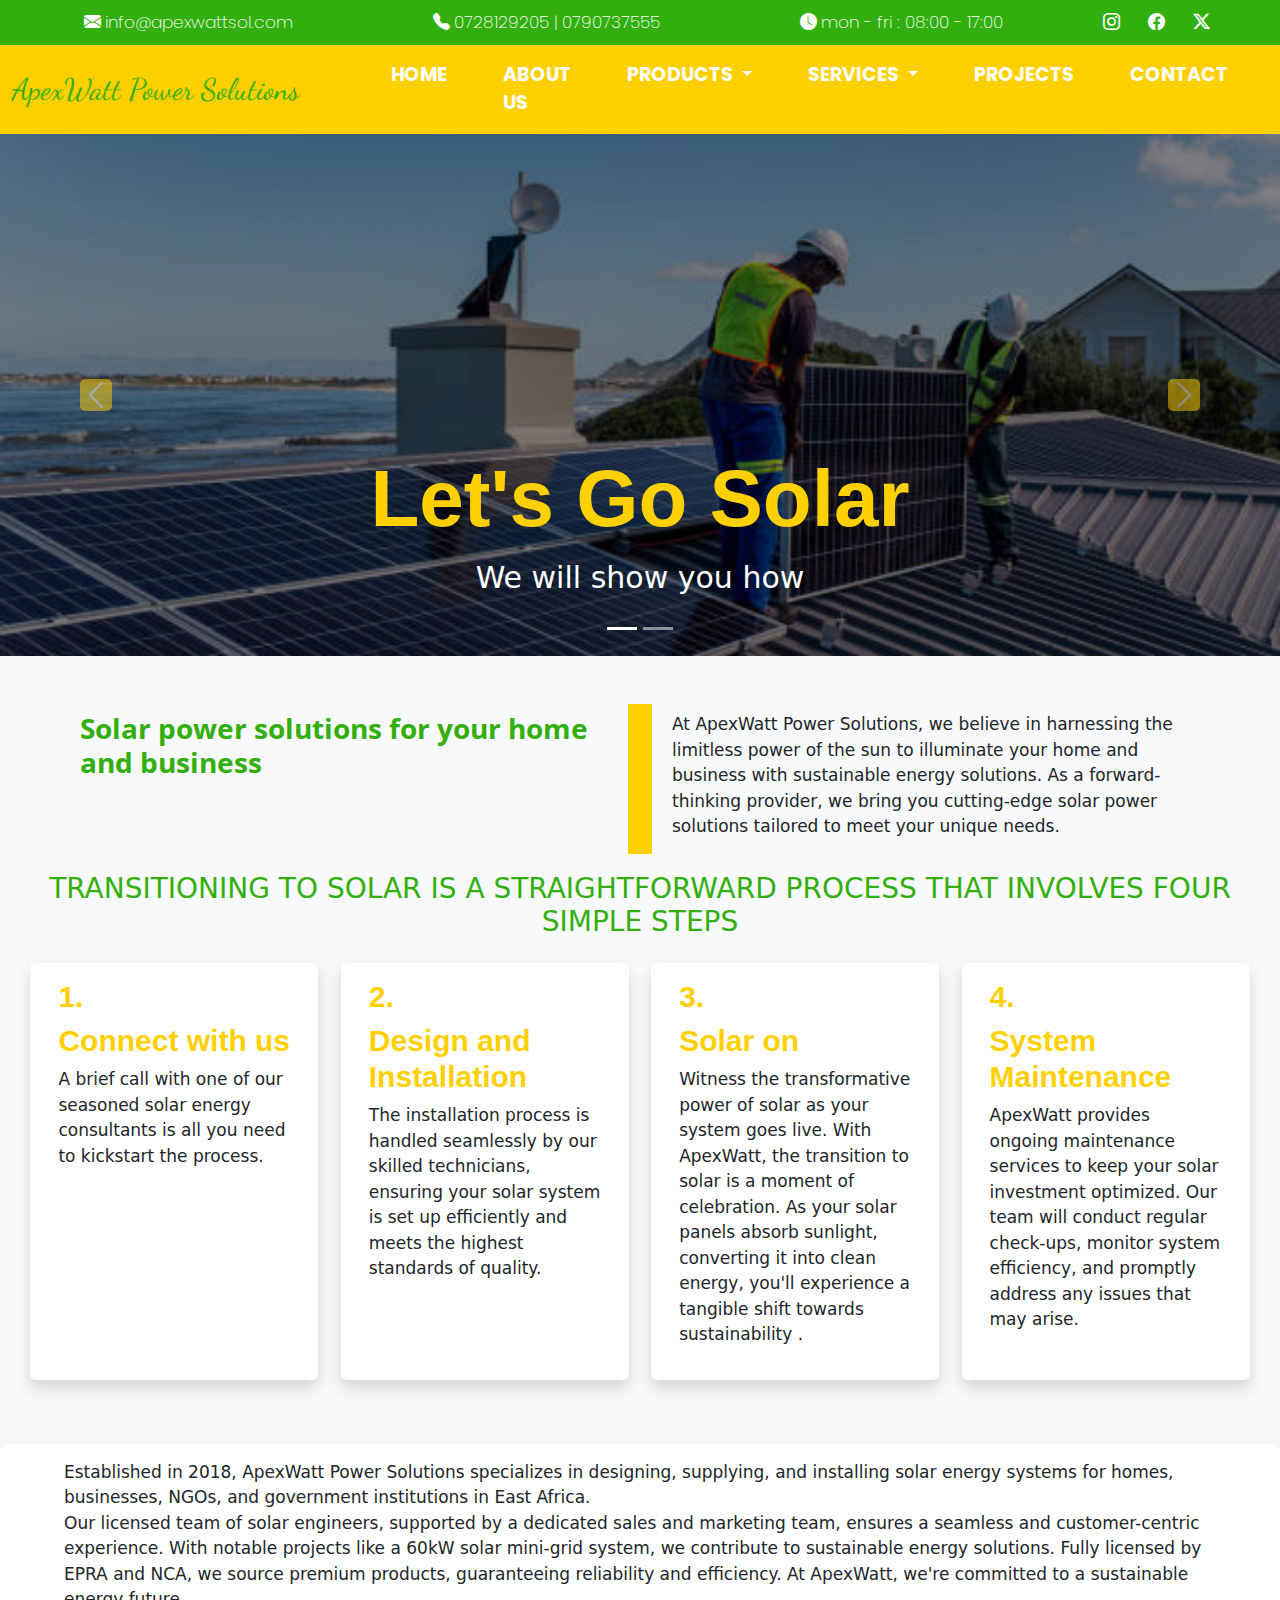
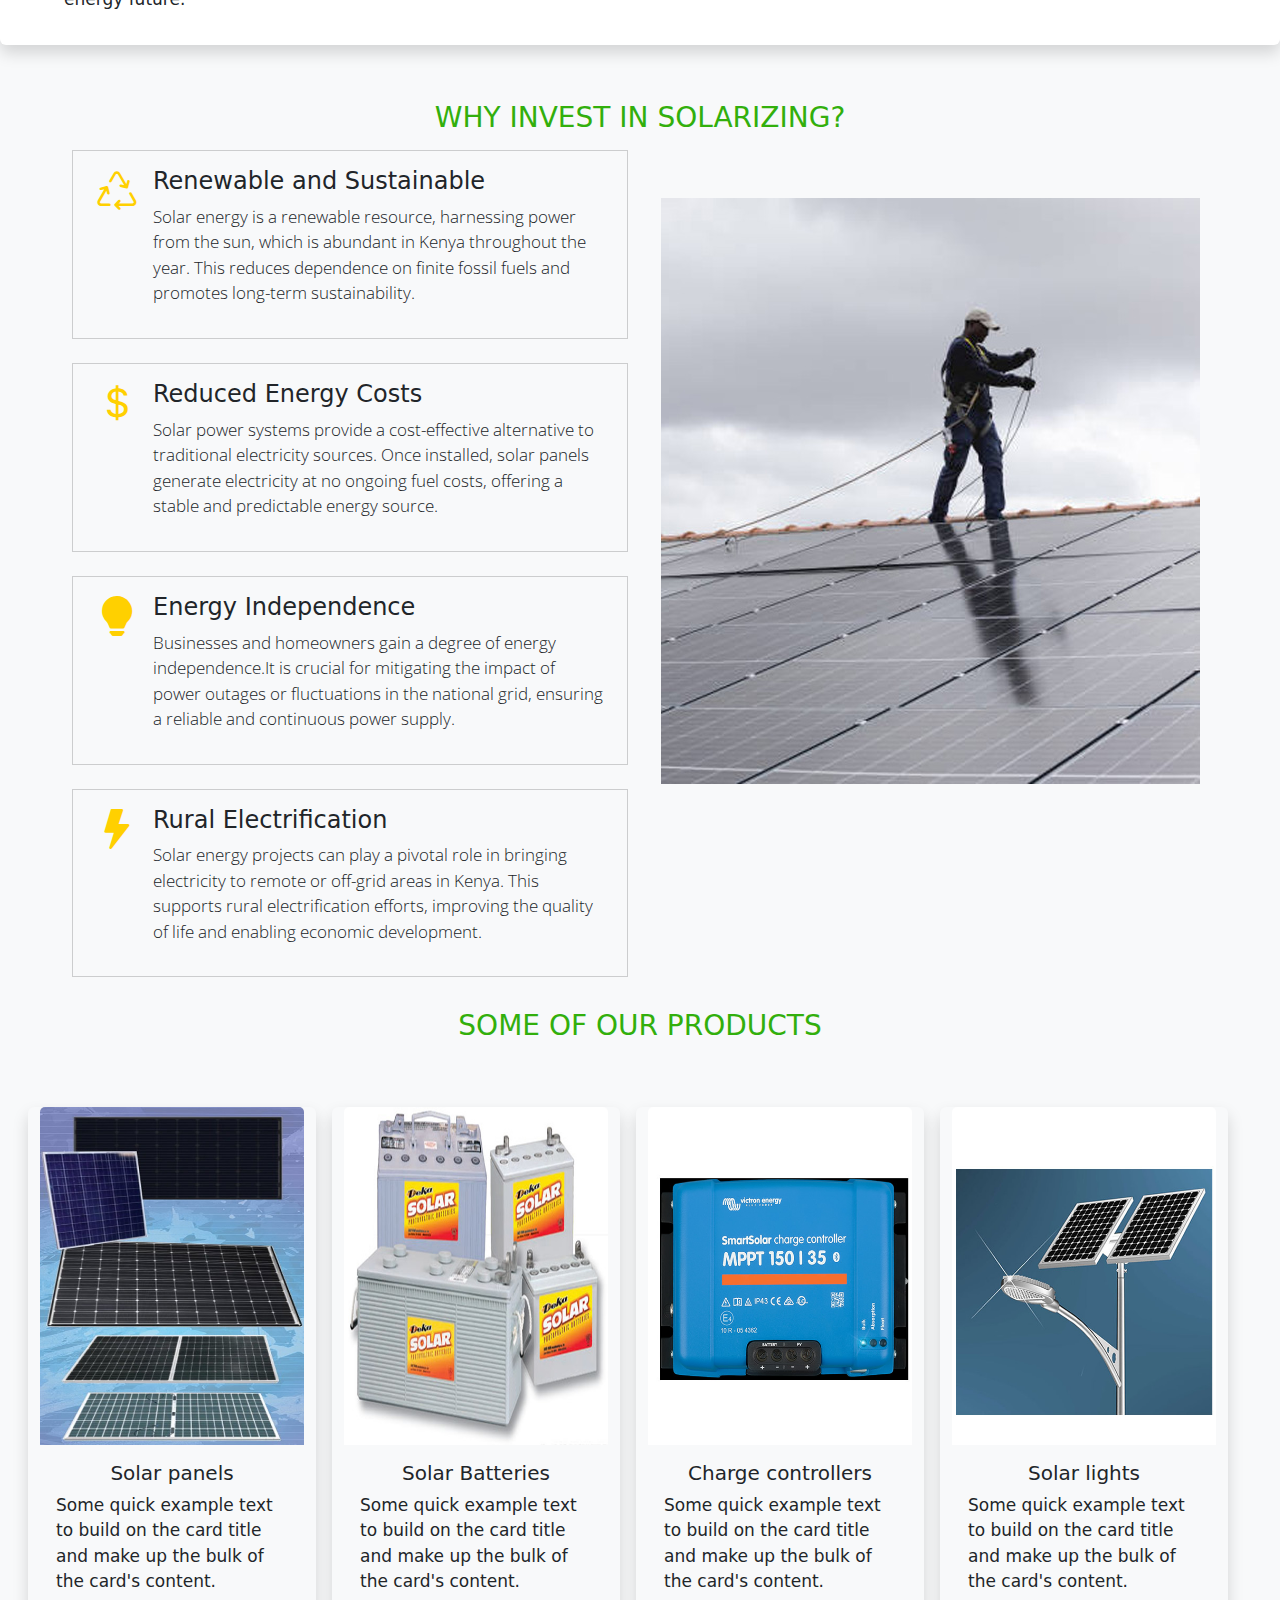
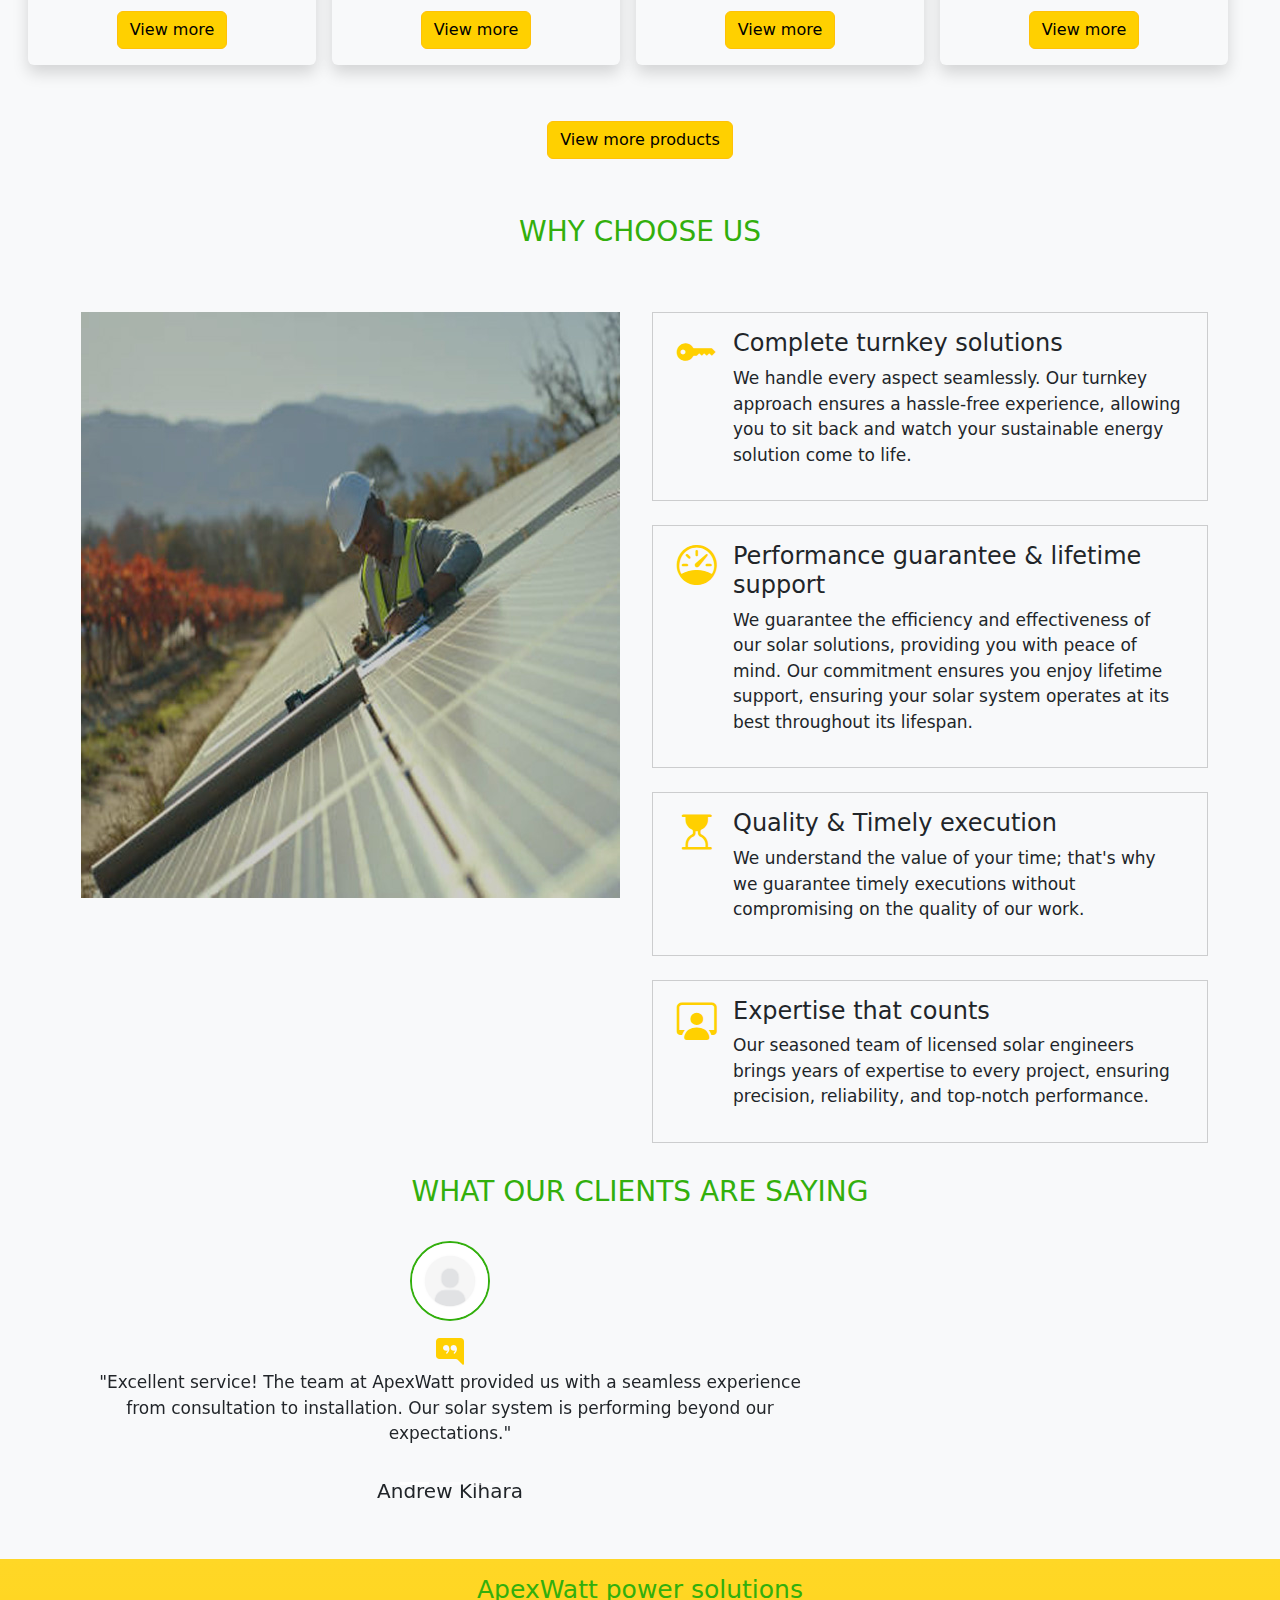
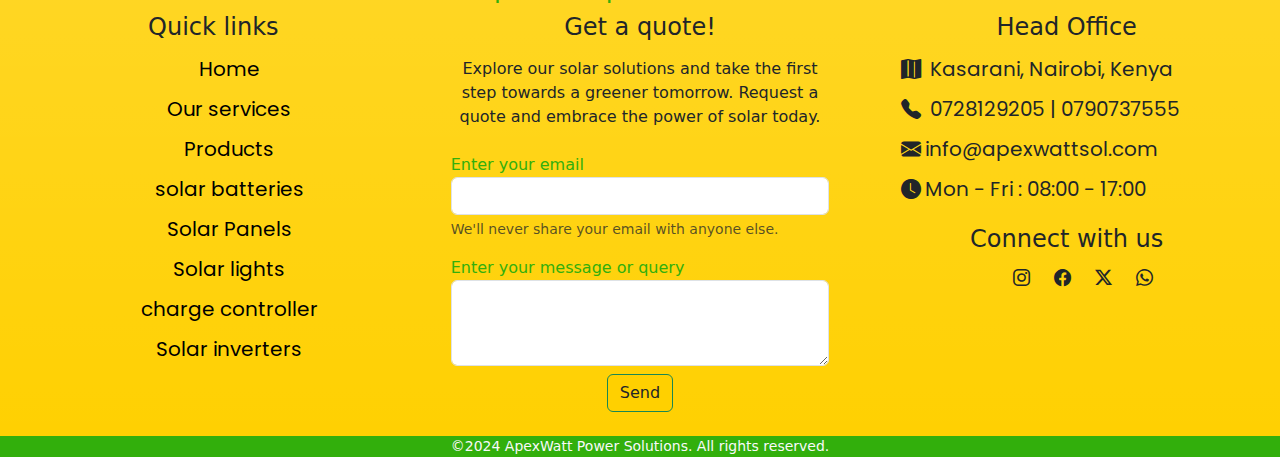
==== commit e23631fd: "changed layout of customer review section" ====
--- a/index.html
+++ b/index.html
@@ -475,14 +475,14 @@
 
         <!-- customer review section -->
         <section>
-          <div class="container-fluid">
+          <div class="container">
                 <div class="row">
                   <h3 class="text-center p-2 mb-4" style="text-transform: uppercase; color: rgb(50, 175, 12);">what our clients are saying</h3>
+                  <div class="col-md-8">
                   <div id="carouselExampleIndicators" class="carousel slide" data-bs-ride="carousel">
-                    
                     <div class="carousel-inner">
                       <div class="carousel-item active">
-                        <div class="card mx-auto text-center border-0 bg-light text-dark" style="width: 50rem;">
+                        <div class="card text-center border-0 bg-light text-dark">
                           <div class="">
                             <img src="Images/profile.jpg" class="img-fluid" alt="" style="height: 80px; border-radius: 50%; border: 2px solid rgb(50, 175, 12);">
                           </div>
@@ -497,7 +497,7 @@
                         </div>
                       </div>
                       <div class="carousel-item">
-                        <div class="card mx-auto text-center border-0 bg-light text-dark" style="width: 50rem;">
+                        <div class="card mx-auto text-center border-0 bg-light text-dark">
                           <div class="">
                             <img src="Images/profile.jpg" class="img-fluid" alt="" style="height: 80px; border-radius: 50%; border: 2px solid rgb(50, 175, 12);">
                           </div>
@@ -512,7 +512,7 @@
                         </div>
                       </div>
                       <div class="carousel-item">
-                        <div class="card mx-auto text-center border-0 bg-light text-dark" style="width: 50rem;">
+                        <div class="card mx-auto text-center border-0 bg-light text-dark">
                           <div class="">
                             <img src="Images/profile.jpg" class="img-fluid" alt="" style="height: 80px; border-radius: 50%; border: 2px solid rgb(50, 175, 12);">
                           </div>
@@ -532,16 +532,17 @@
                       <button type="button" data-bs-target="#carouselExampleIndicators" data-bs-slide-to="1" aria-label="Slide 2"></button>
                       <button type="button" data-bs-target="#carouselExampleIndicators" data-bs-slide-to="2" aria-label="Slide 3"></button>
                     </div>
-                    <button class="carousel-control-prev" type="button" data-bs-target="#carouselExampleIndicators" data-bs-slide="prev">
-                      <span class="carousel-control-prev-icon" aria-hidden="true"></span>
+                    <!-- <button class="carousel-control-prev" type="button" data-bs-target="#carouselExampleIndicators" data-bs-slide="prev">
+                      <span class="carousel-control-prev-icon" aria-hidden="true" style="height: 20px;"></span>
                       <span class="visually-hidden">Previous</span>
                     </button>
                     <button class="carousel-control-next" type="button" data-bs-target="#carouselExampleIndicators" data-bs-slide="next">
-                      <span class="carousel-control-next-icon" aria-hidden="true"></span>
+                      <span class="carousel-control-next-icon" aria-hidden="true" style="height: 20px;"></span>
                       <span class="visually-hidden">Next</span>
-                    </button>
+                    </button> -->
                    
                   </div>
+                </div>
                 </div>
           </div>
         </section>
@@ -551,7 +552,7 @@
         <div class="footer mt-5 bg-gradient" style="background-color: rgb(255, 208, 0);">
           <div class="container-fluid">
             <div class="row d-flex">
-              <h4 class="mt-3 text-center" style="color:  rgb(50, 175, 12);">ApexWatt power solutions</h4>
+              <h4 class="mt-3 text-center" style="color:  rgb(50, 175, 12); font-size: 25px;">ApexWatt power solutions</h4>
               <div class="col-md-4 mb-3">
                 <h4 class="text-center">Quick links</h4>
                 <ul class="lh-lg text-center">
@@ -624,9 +625,9 @@
             <h3 class="offcanvas-body-tittle text-center">Follow Us</h3>
             <ul class="list-group list-group-flush">
                 <li class="list-group-item text-center">
-                  <a href="#" class="nav-link-email px-2"><i class="bi bi-instagram p-1"></i></a>
-                  <a href="#" class="nav-link-email px-2"><i class="bi bi-facebook p-1"></i></a>
-                  <a href="#" class="nav-link-email px-2"><i class="bi bi-twitter-x p-1"></i></a>
+                  <a href="#" class="nav-link-email px-2"><i class="bi bi-instagram p-1" style="color: rgb(50, 175, 12)"></i></a>
+                  <a href="#" class="nav-link-email px-2"><i class="bi bi-facebook p-1"style="color: rgb(50, 175, 12)"></i></a>
+                  <a href="#" class="nav-link-email px-2"><i class="bi bi-twitter-x p-1"style="color: rgb(50, 175, 12)" ></i></a>
                 </li>
             </ul>
         </div>
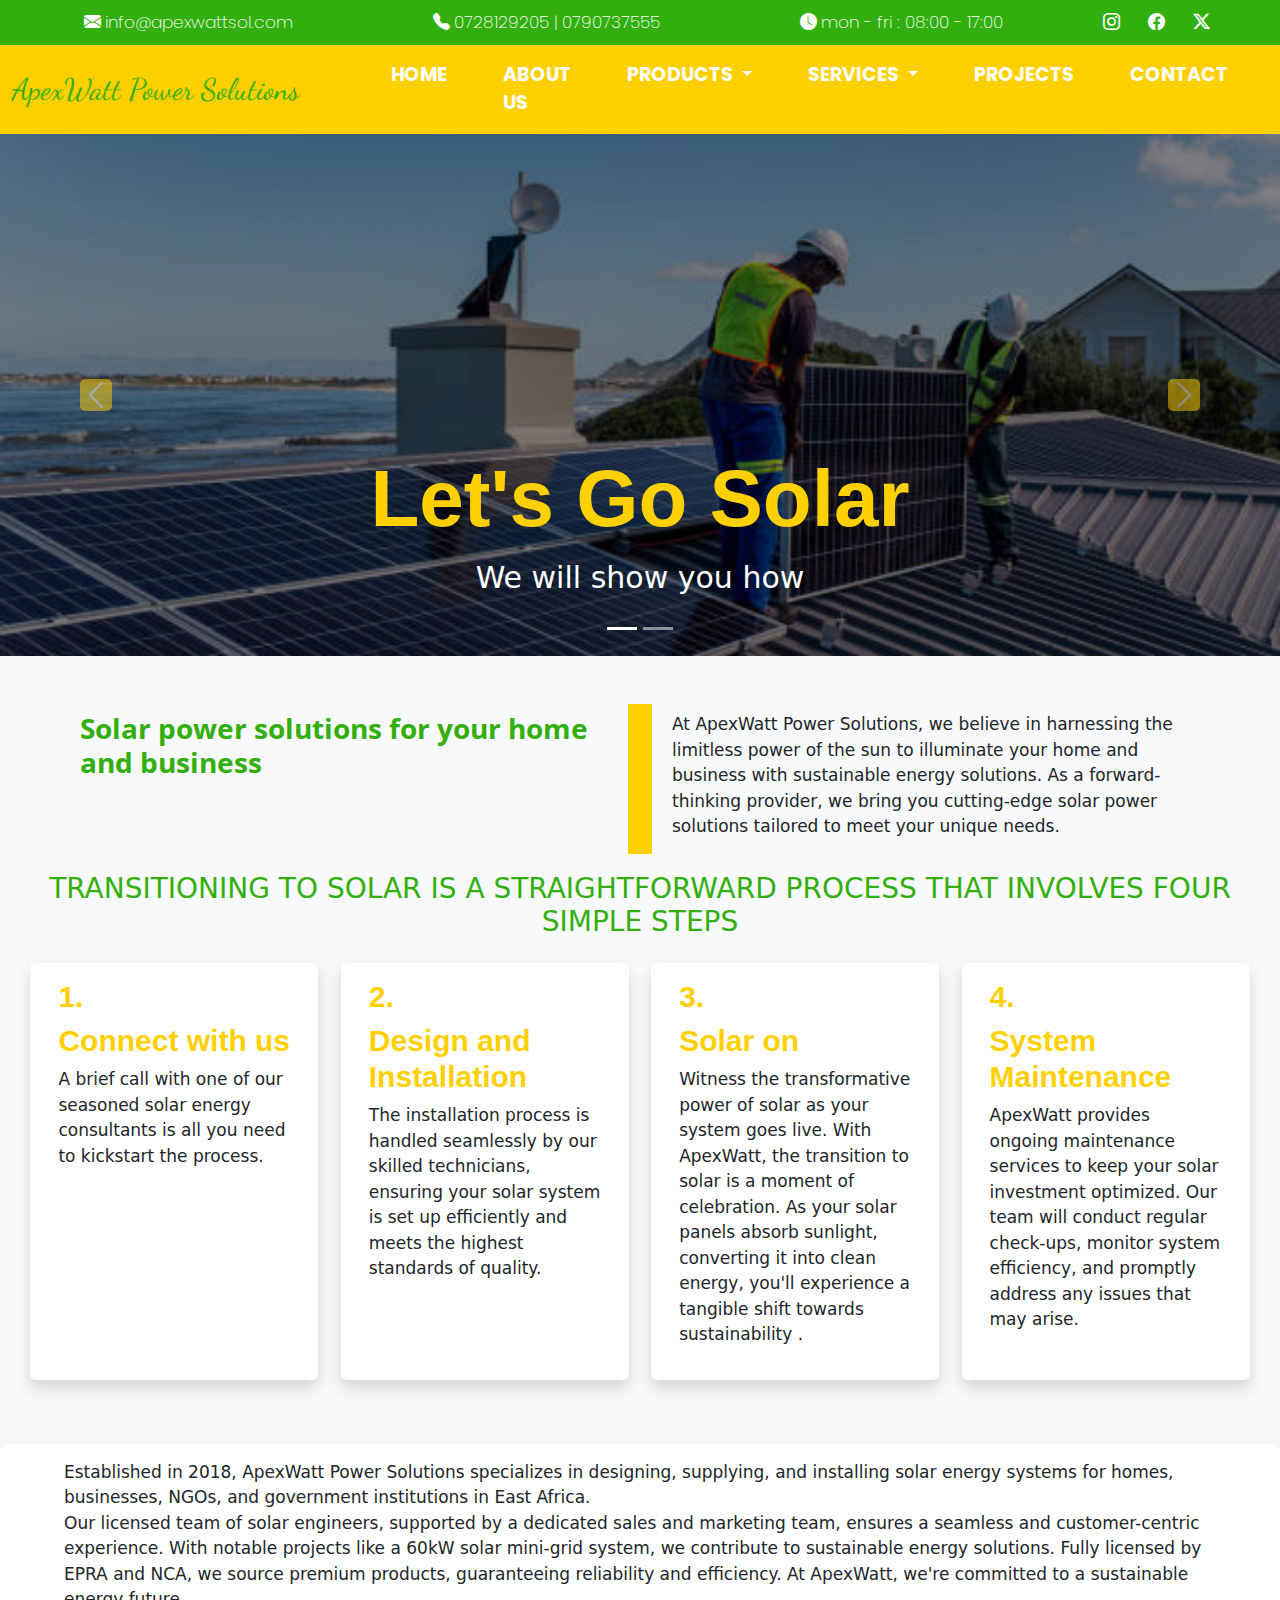
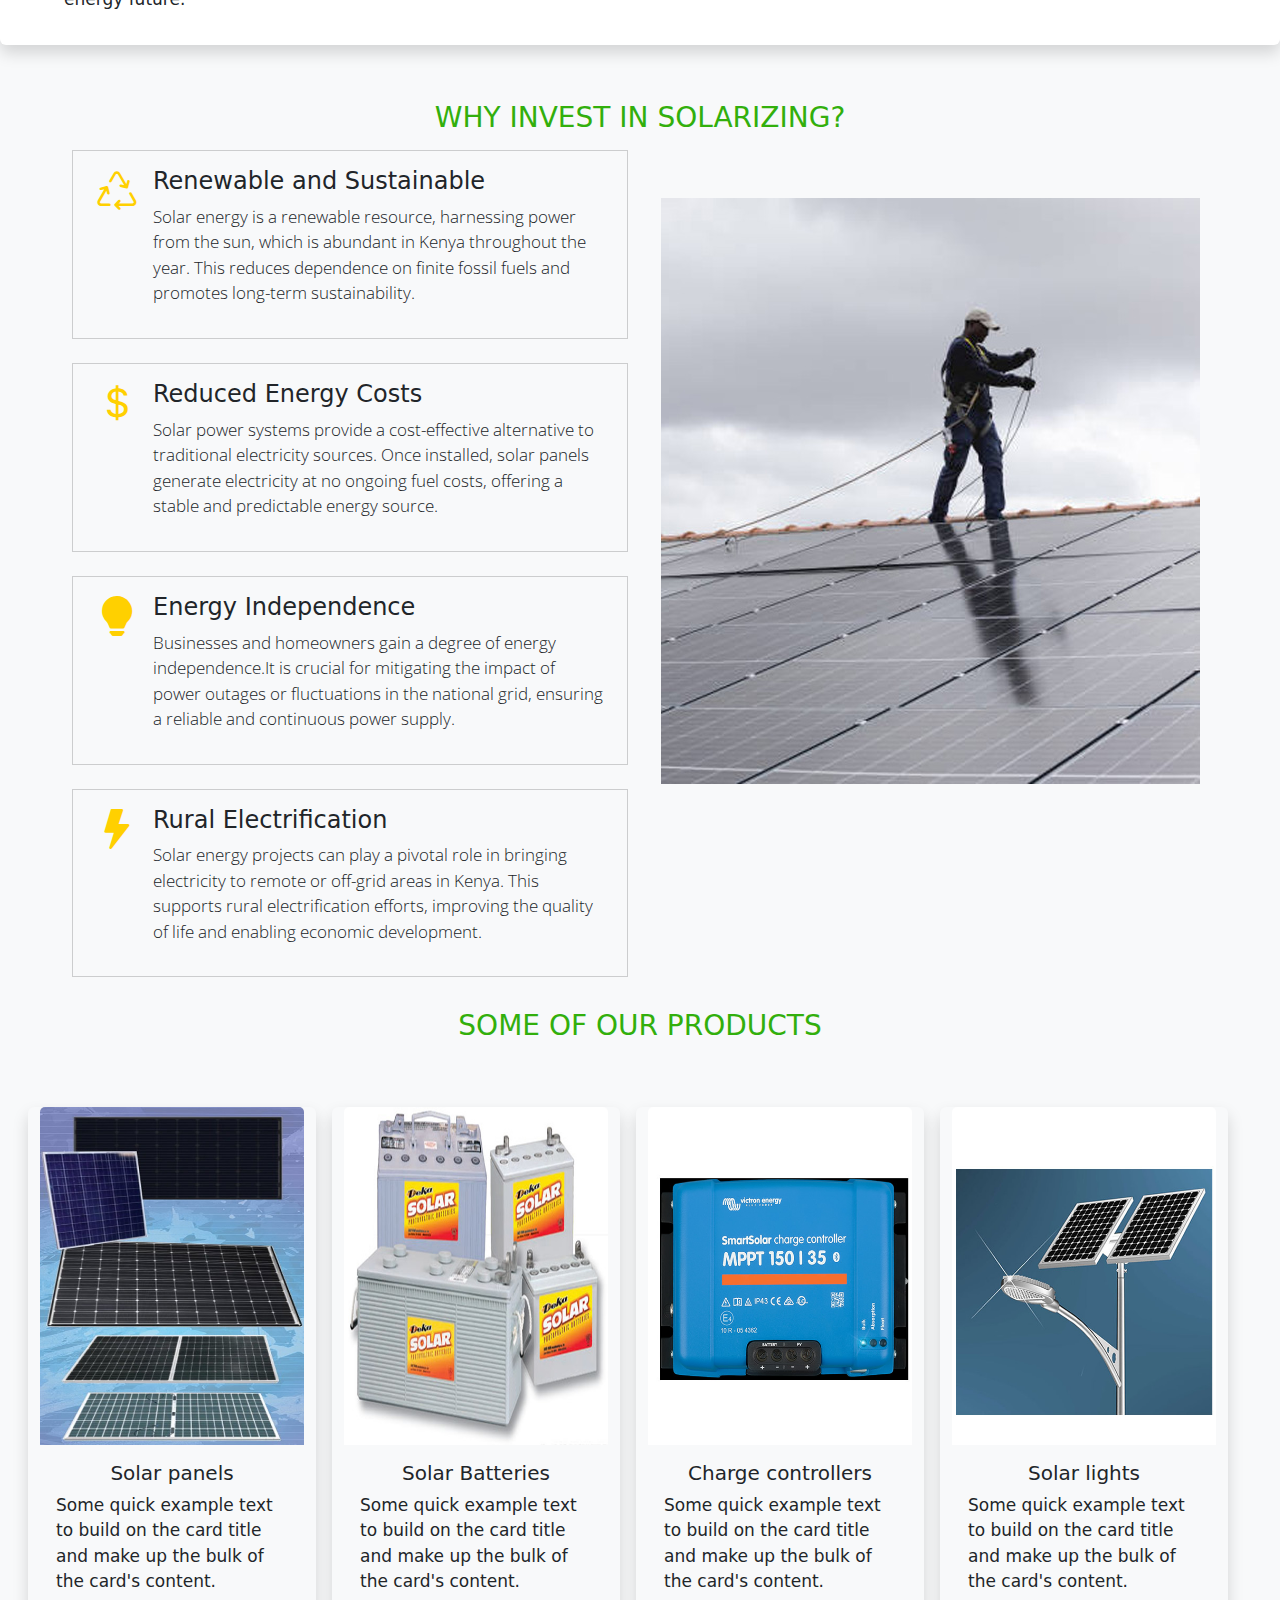
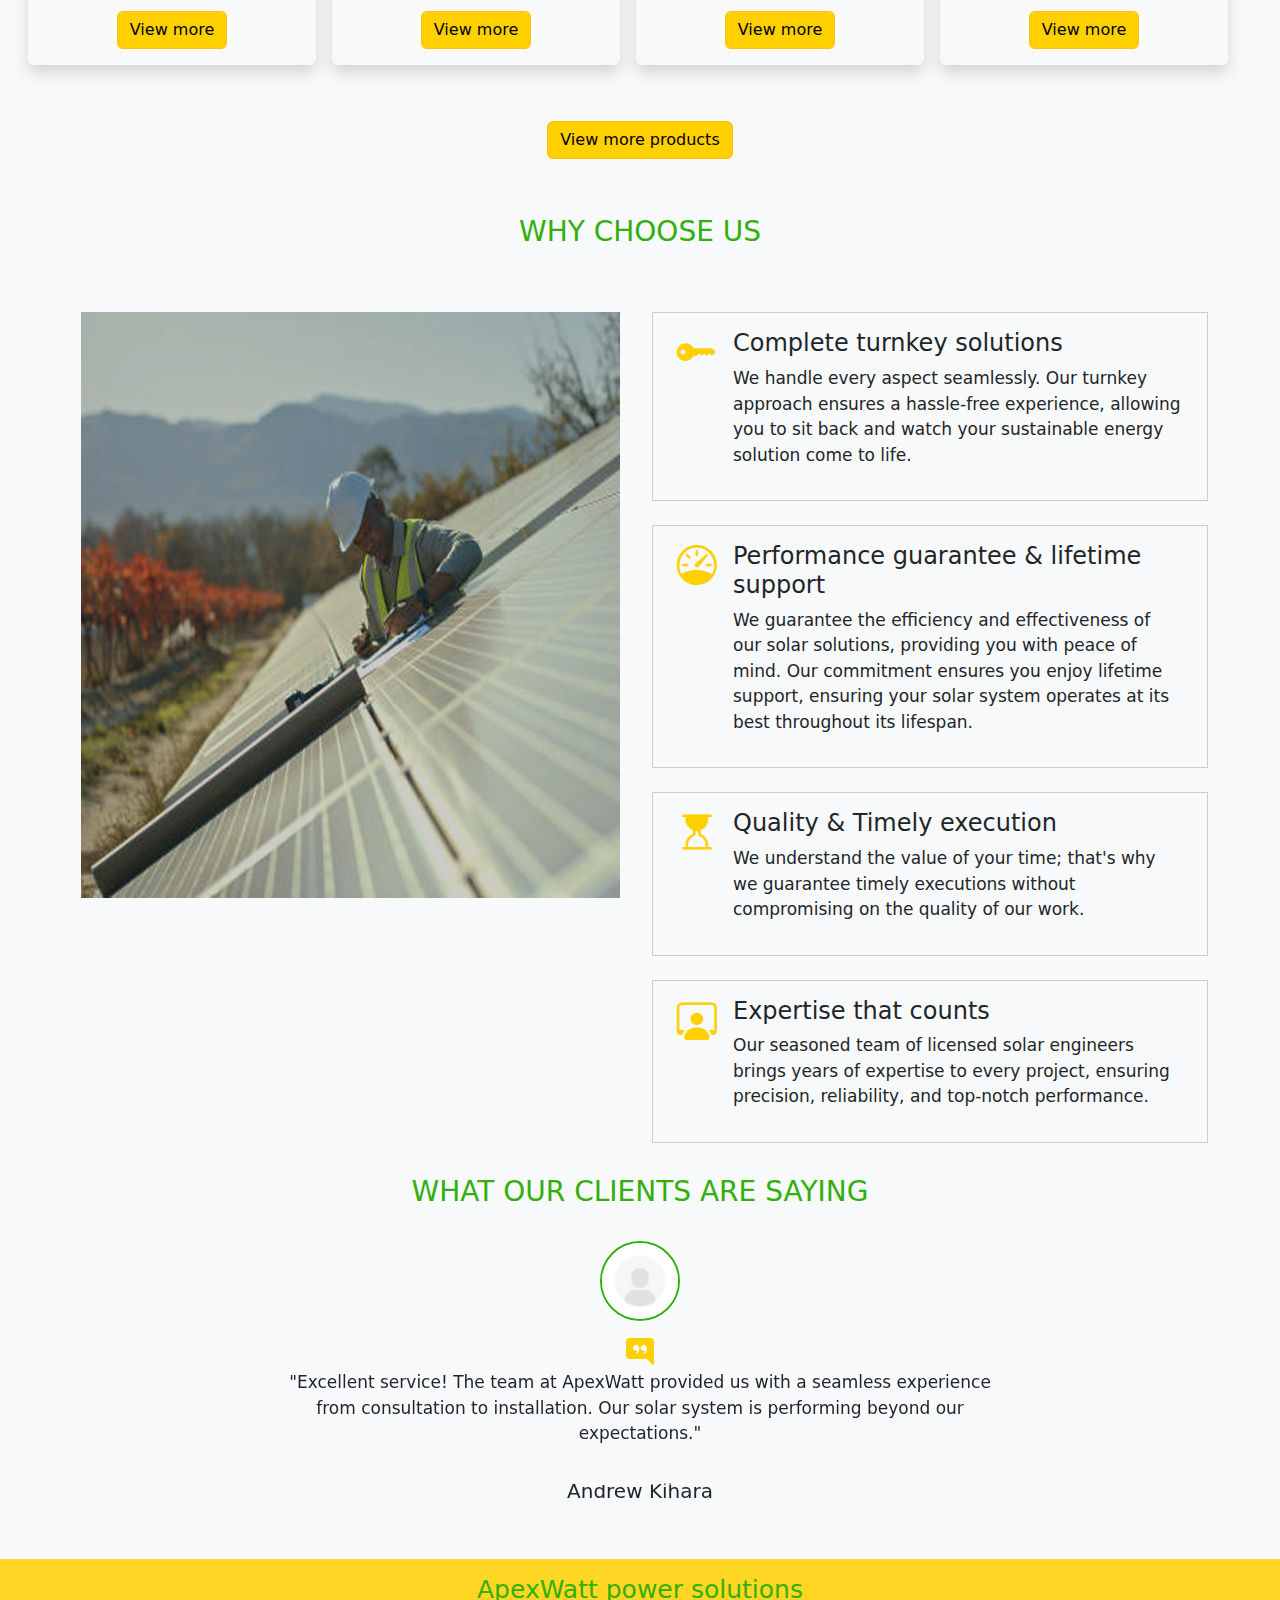
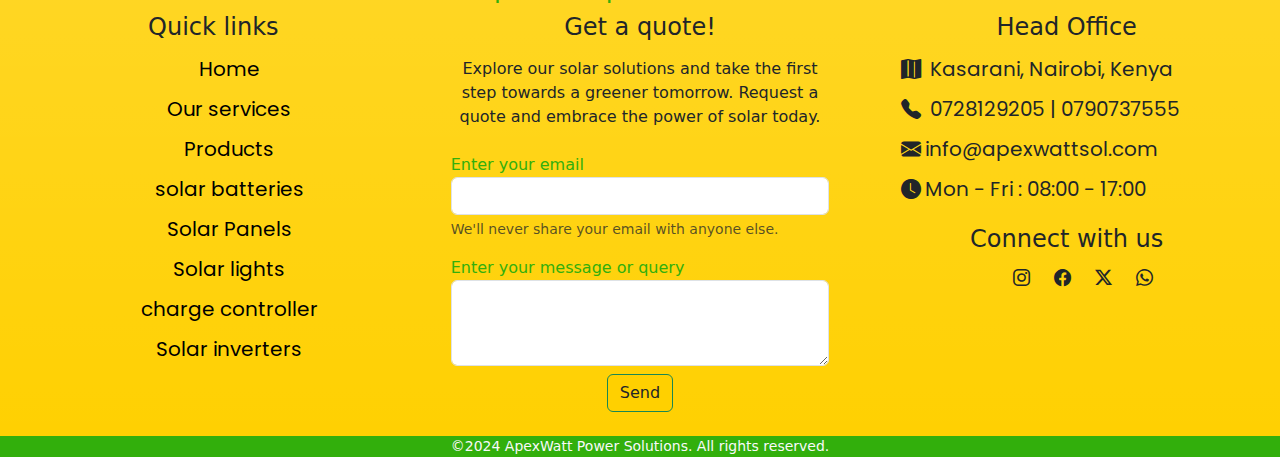
==== commit f58d9b3e: "Added About us Page" ====
--- a/index.html
+++ b/index.html
@@ -123,7 +123,7 @@
             <section class="main-nav">
                 <nav class="navbar navbar-expand-lg">
                     <div class="container-fluid">
-                      <a class="navbar-brand" href="#">ApexWatt Power Solutions</a>
+                      <a class="navbar-brand" href="index.html">ApexWatt Power Solutions</a>
                       <button class="navbar-toggler" type="button" data-bs-toggle="collapse" data-bs-target="#navbarNavDropdown" aria-controls="navbarNavDropdown" aria-expanded="false" aria-label="Toggle navigation">
                         <span class="navbar-toggler-icon"></span>
                       </button>
@@ -131,10 +131,10 @@
                       <div class="collapse navbar-collapse mx-5" id="navbarNavDropdown">
                         <ul class="navbar-nav">
                           <li class="nav-item">
-                            <a class="nav-link" aria-current="page" href="#">Home</a>
+                            <a class="nav-link" aria-current="page" href="index.html">Home</a>
                           </li>
                           <li class="nav-item">
-                            <a class="nav-link" href="#">About Us</a>
+                            <a class="nav-link" href="about.html">About Us</a>
                           </li>
                          
                           <li class="nav-item dropdown">
@@ -476,7 +476,7 @@
         <!-- customer review section -->
         <section>
           <div class="container">
-                <div class="row">
+                <div class="row justify-content-center">
                   <h3 class="text-center p-2 mb-4" style="text-transform: uppercase; color: rgb(50, 175, 12);">what our clients are saying</h3>
                   <div class="col-md-8">
                   <div id="carouselExampleIndicators" class="carousel slide" data-bs-ride="carousel">
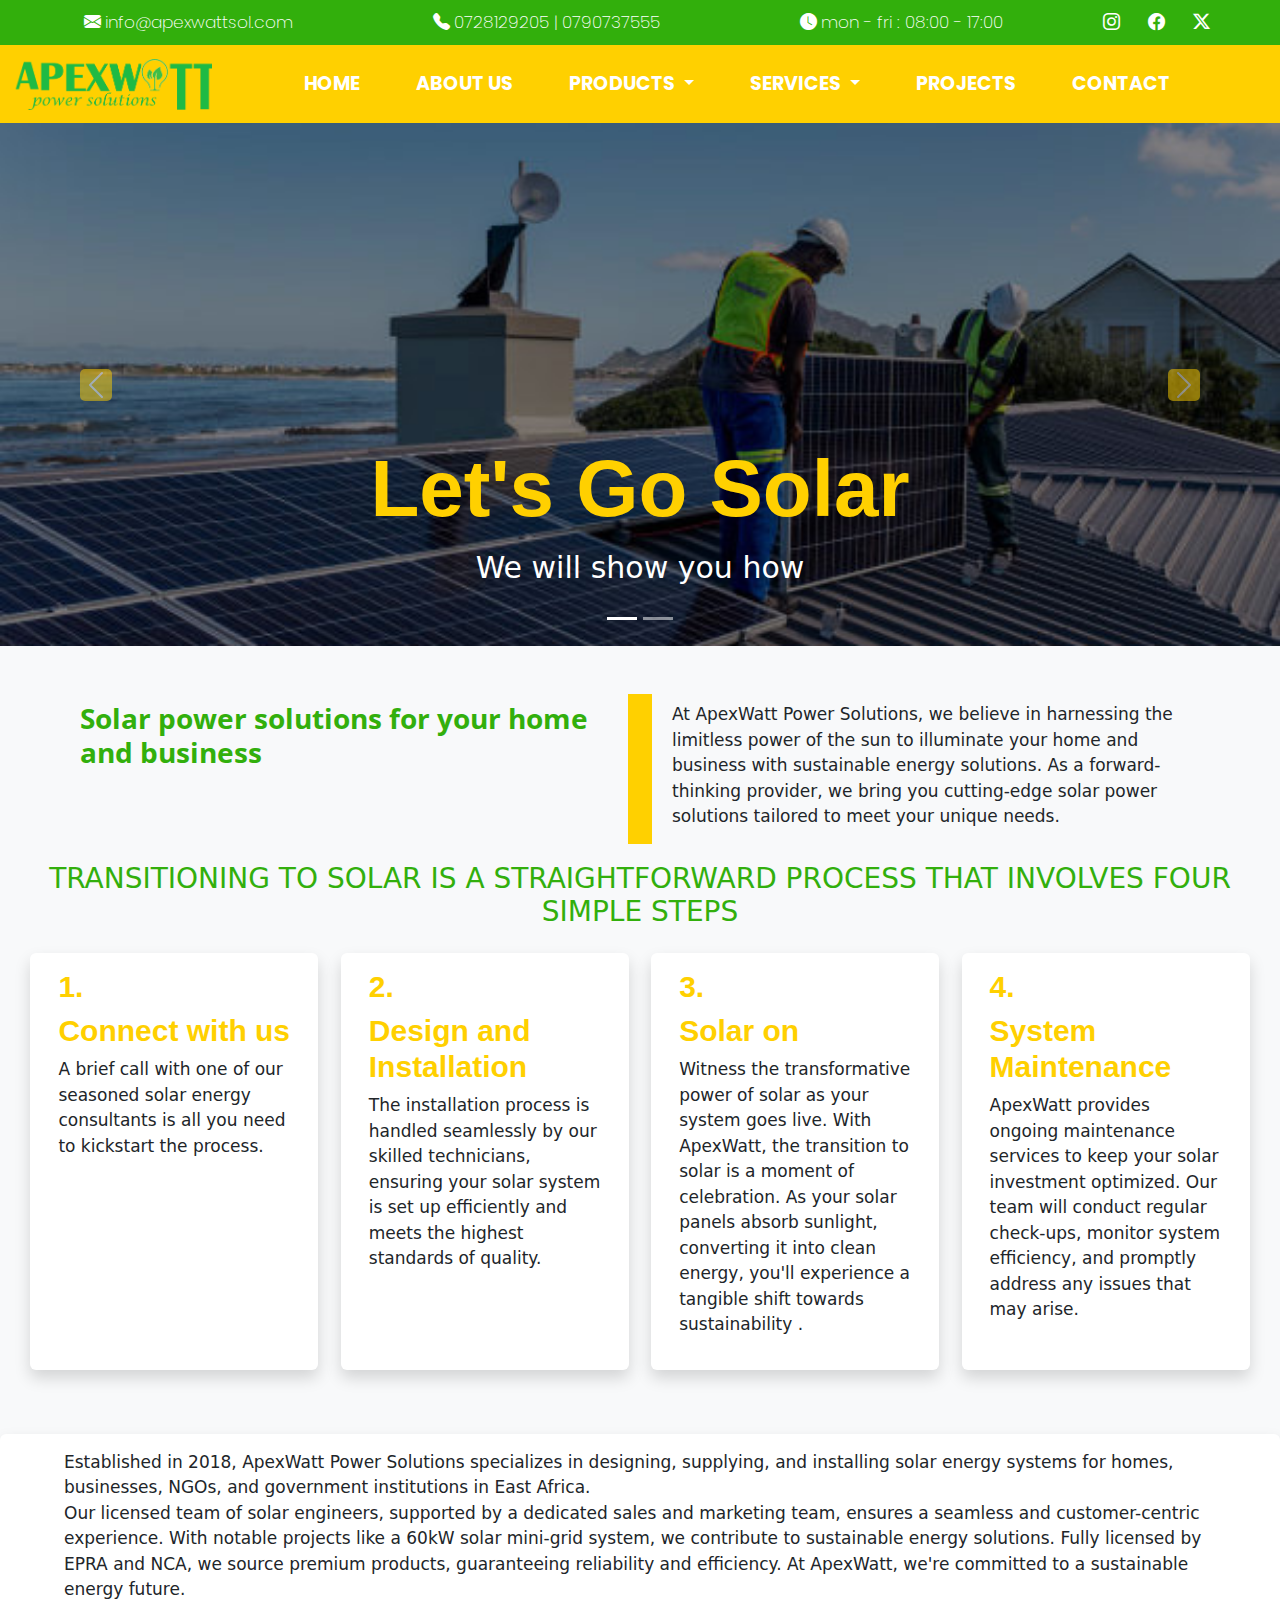
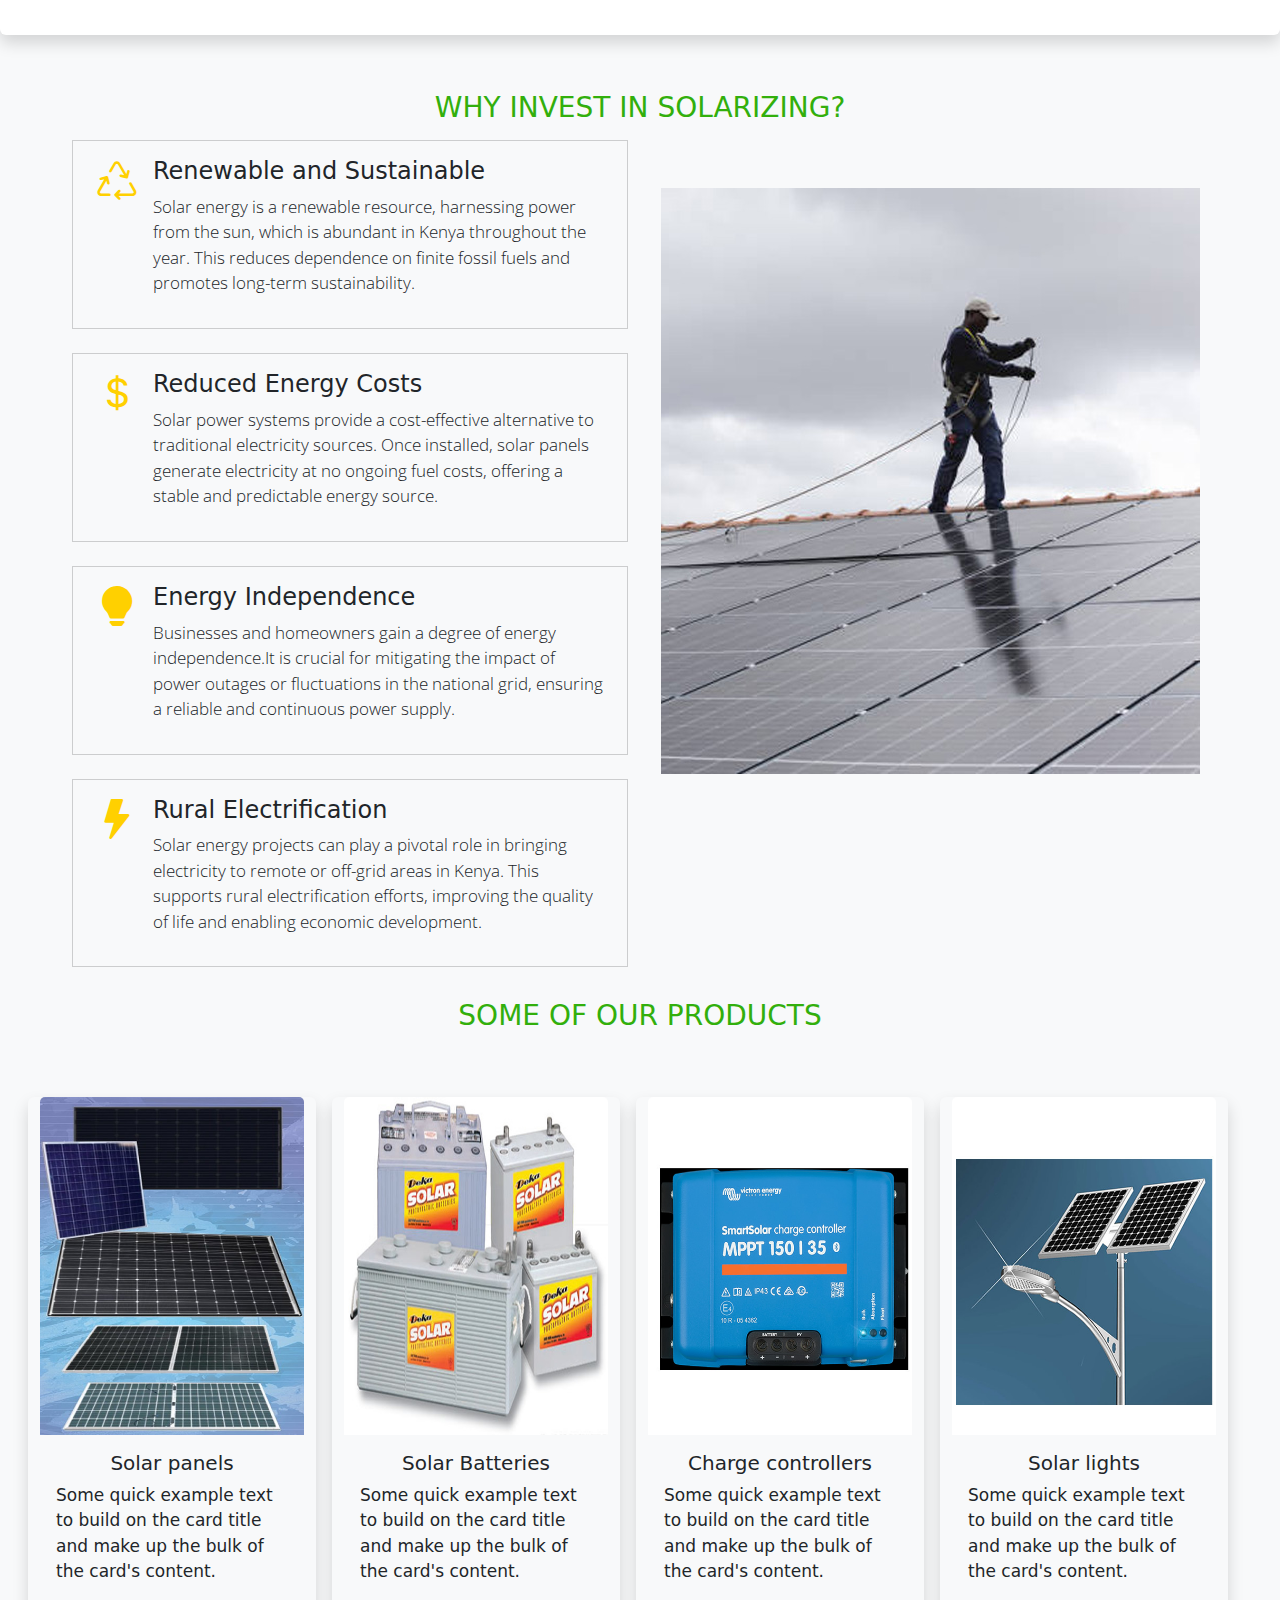
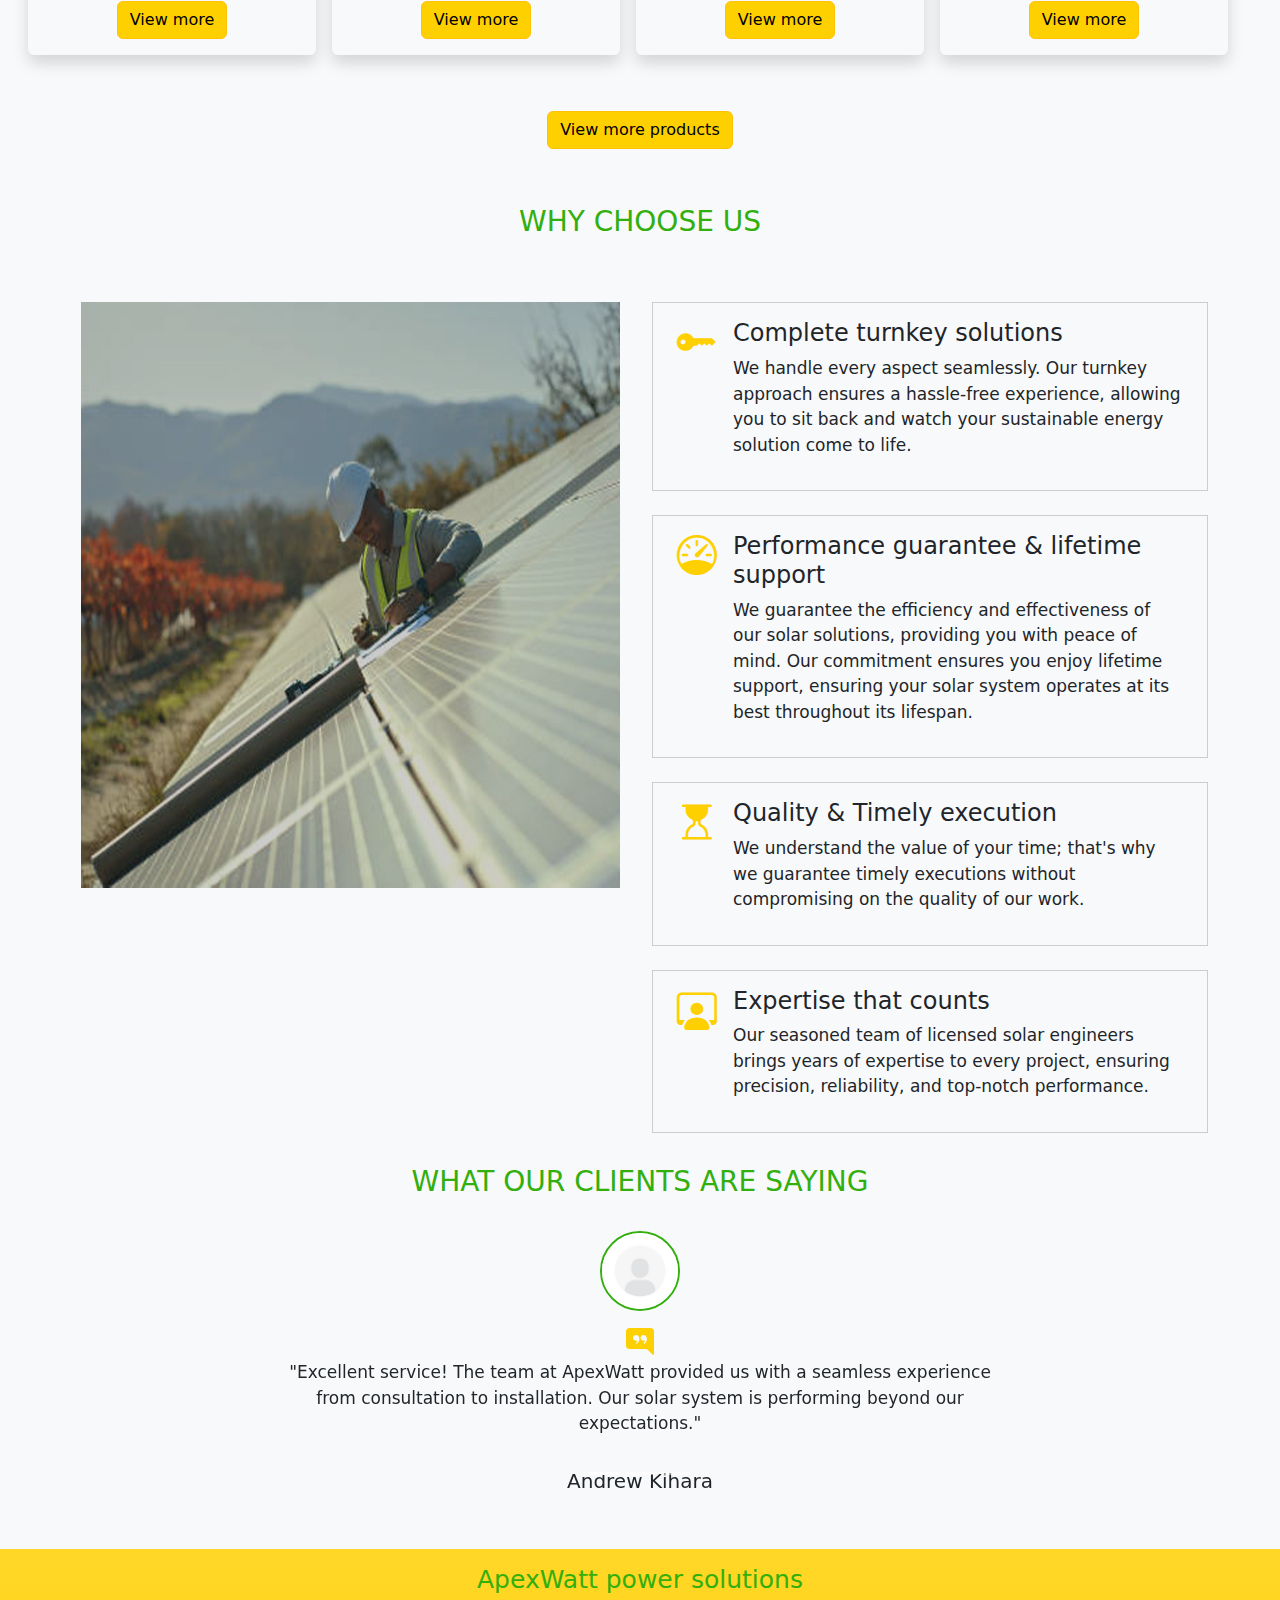
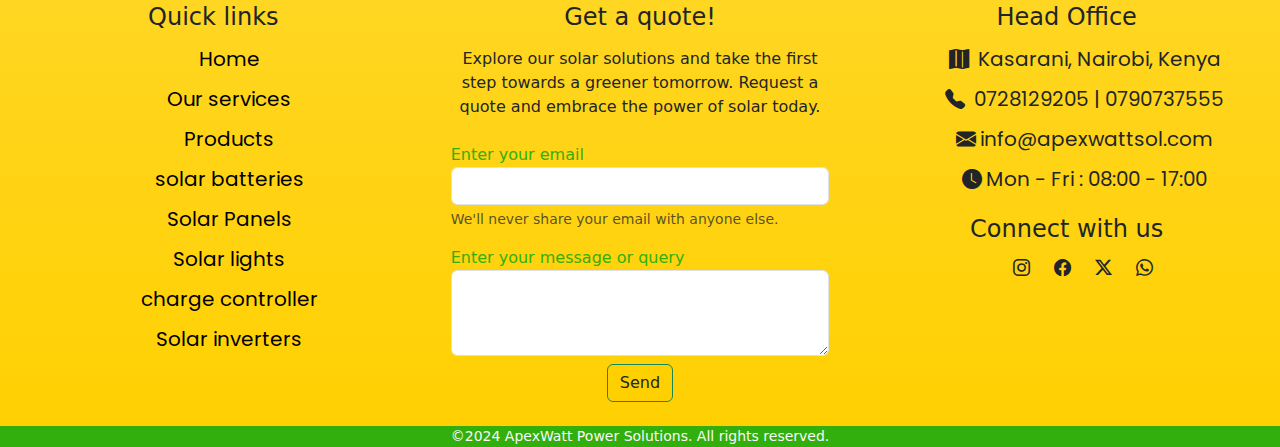
==== commit c262d06e: "Added logo" ====
--- a/index.html
+++ b/index.html
@@ -123,7 +123,7 @@
             <section class="main-nav">
                 <nav class="navbar navbar-expand-lg">
                     <div class="container-fluid">
-                      <a class="navbar-brand" href="index.html">ApexWatt Power Solutions</a>
+                      <a class="navbar-brand" href="index.html"> <img src="Images/apexwattlogo.png" alt="" style="width: 200px;" class="img-fluid">  </a>
                       <button class="navbar-toggler" type="button" data-bs-toggle="collapse" data-bs-target="#navbarNavDropdown" aria-controls="navbarNavDropdown" aria-expanded="false" aria-label="Toggle navigation">
                         <span class="navbar-toggler-icon"></span>
                       </button>
@@ -532,14 +532,7 @@
                       <button type="button" data-bs-target="#carouselExampleIndicators" data-bs-slide-to="1" aria-label="Slide 2"></button>
                       <button type="button" data-bs-target="#carouselExampleIndicators" data-bs-slide-to="2" aria-label="Slide 3"></button>
                     </div>
-                    <!-- <button class="carousel-control-prev" type="button" data-bs-target="#carouselExampleIndicators" data-bs-slide="prev">
-                      <span class="carousel-control-prev-icon" aria-hidden="true" style="height: 20px;"></span>
-                      <span class="visually-hidden">Previous</span>
-                    </button>
-                    <button class="carousel-control-next" type="button" data-bs-target="#carouselExampleIndicators" data-bs-slide="next">
-                      <span class="carousel-control-next-icon" aria-hidden="true" style="height: 20px;"></span>
-                      <span class="visually-hidden">Next</span>
-                    </button> -->
+                  
                    
                   </div>
                 </div>
@@ -584,7 +577,7 @@
               </div>
               <div class="col-md-4 mb-3">
                 <h4 class="mx-5 text-center">Head Office</h4>
-                <ul class="lh-lg">
+                <ul class="lh-lg text-center">
                 <li class="list-group-item"><i class="bi bi-map-fill p-1"></i> Kasarani, Nairobi, Kenya</li>
                 <li class="list-group-item"><i class="bi bi-telephone-fill p-1"></i> 0728129205 | 0790737555</li>
                 <li class="list-group-item"><i class="bi bi-envelope-fill p-1"></i>info@apexwattsol.com</li>
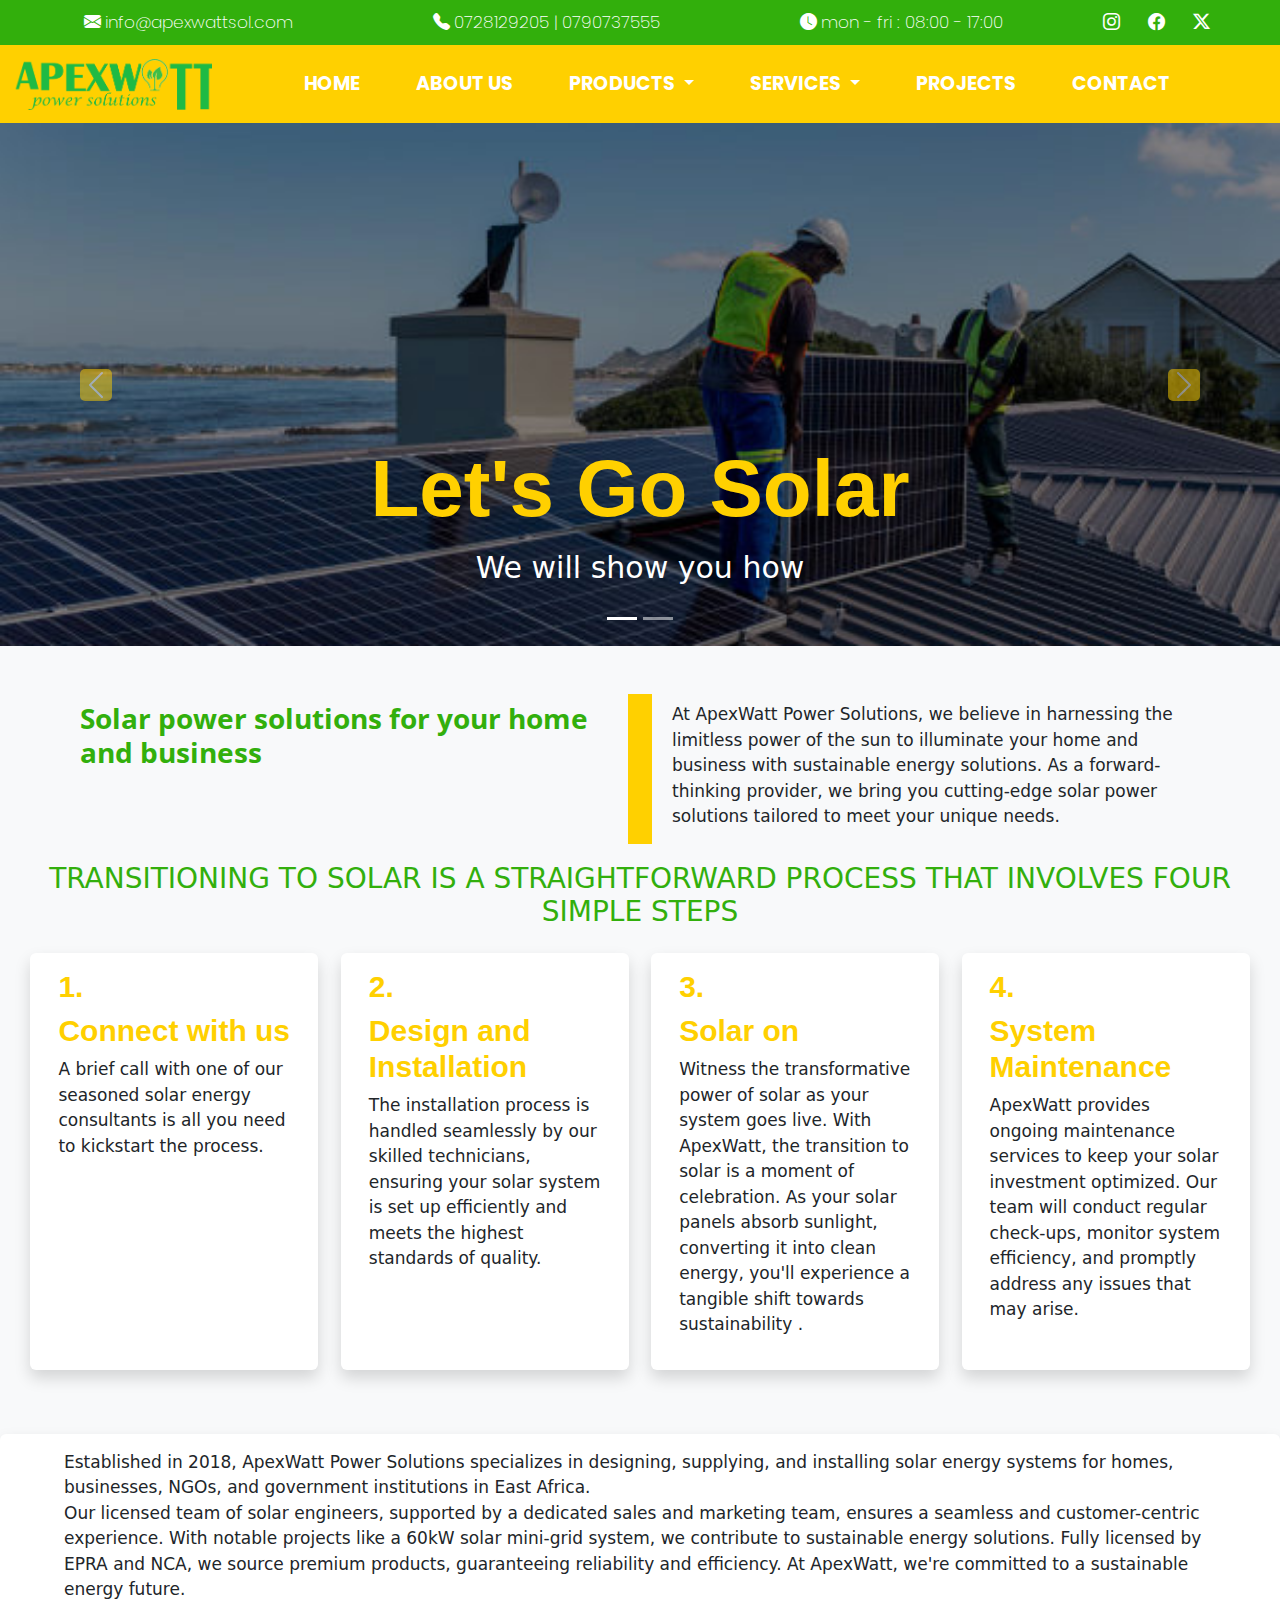
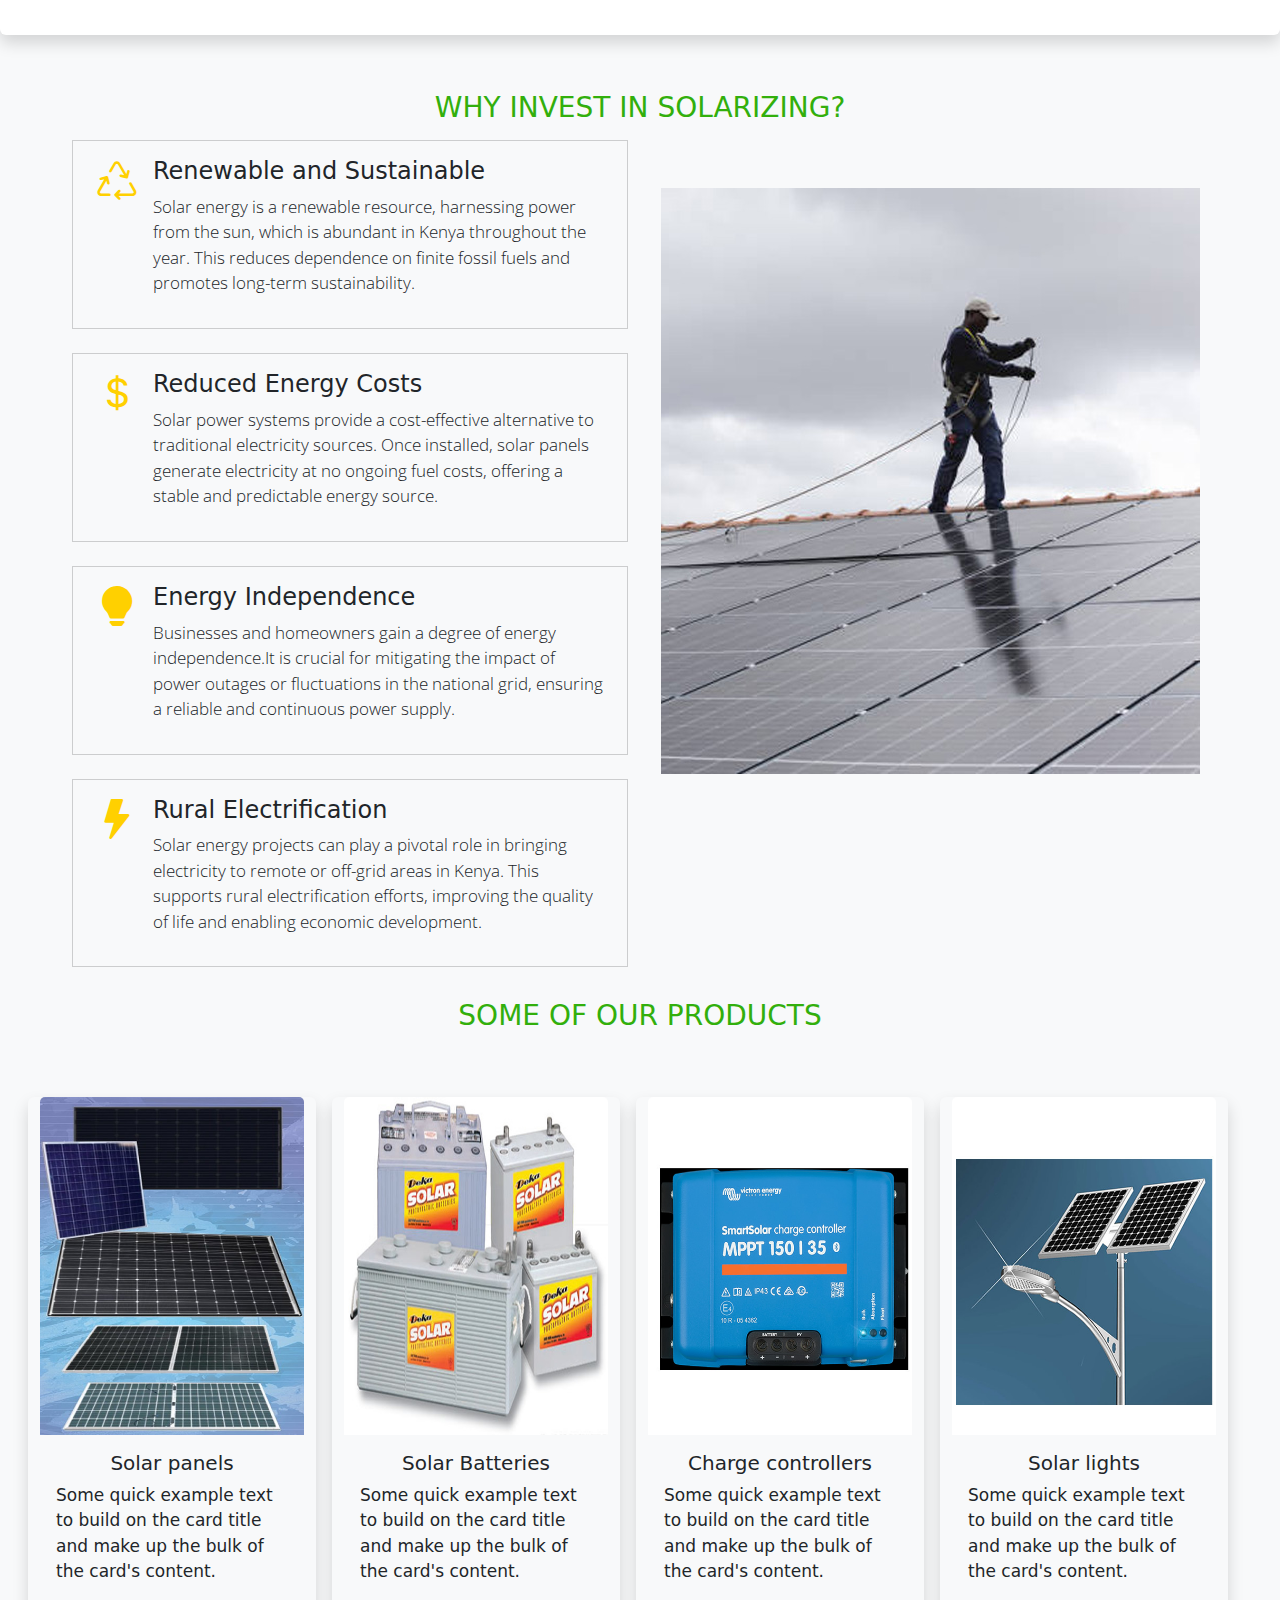
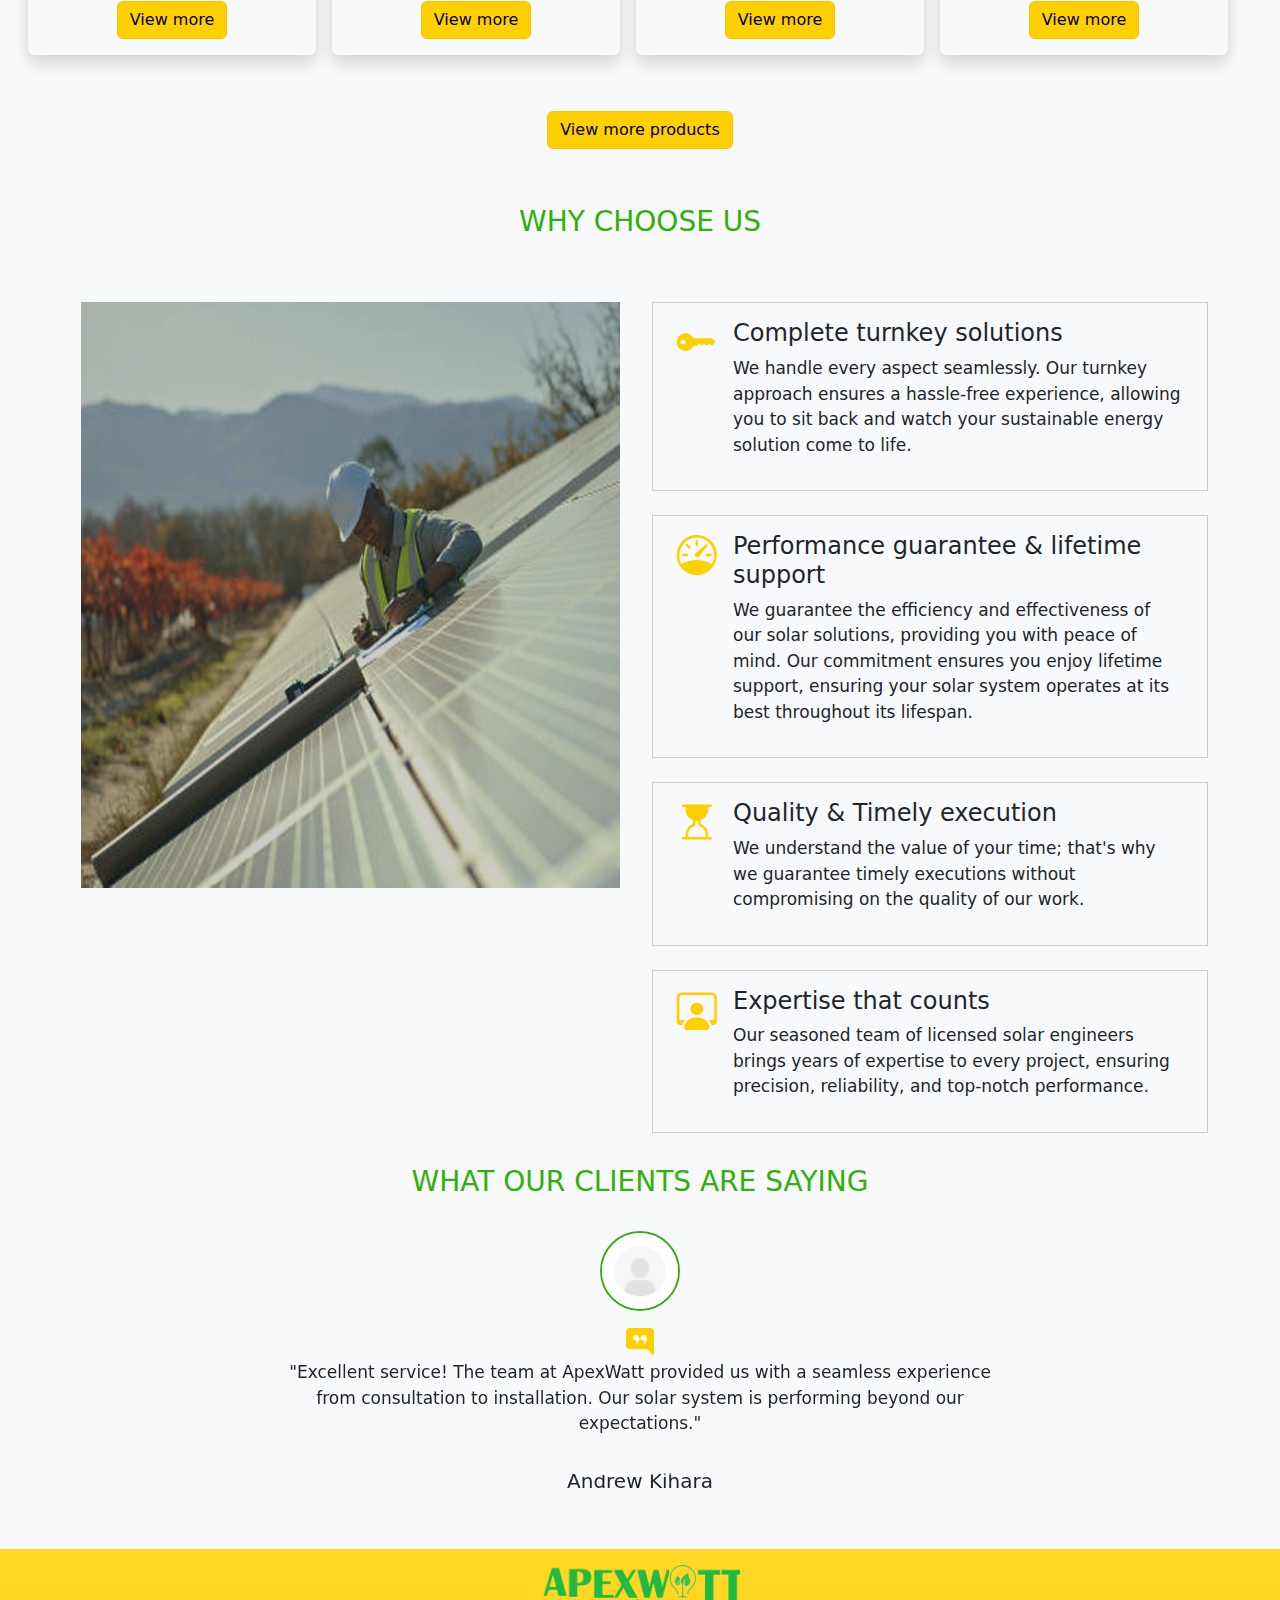
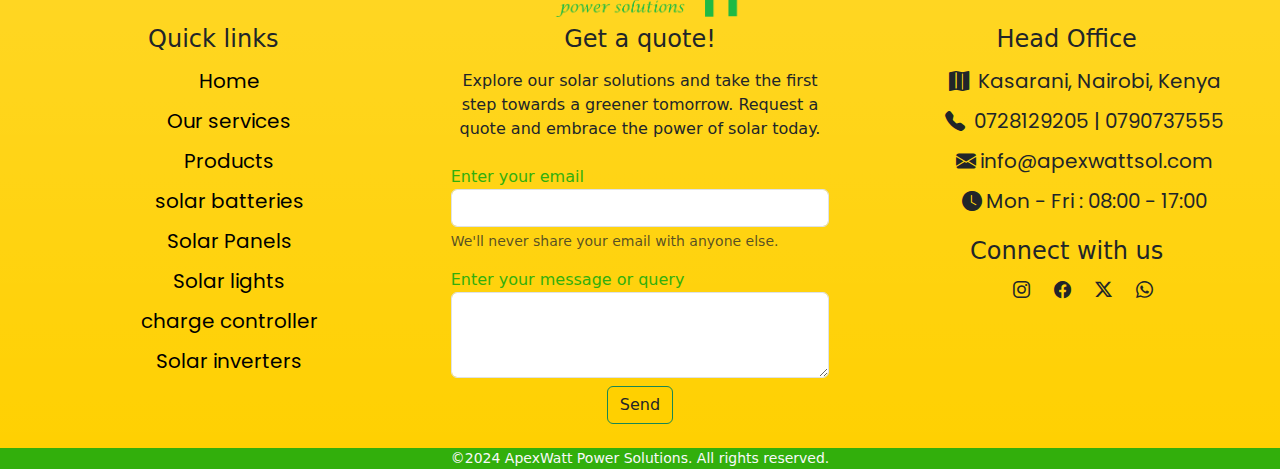
==== commit 4df00796: "Added logo on footer" ====
--- a/index.html
+++ b/index.html
@@ -545,7 +545,7 @@
         <div class="footer mt-5 bg-gradient" style="background-color: rgb(255, 208, 0);">
           <div class="container-fluid">
             <div class="row d-flex">
-              <h4 class="mt-3 text-center" style="color:  rgb(50, 175, 12); font-size: 25px;">ApexWatt power solutions</h4>
+              <h4 class="mt-3 text-center"><img src="Images/apexwattlogo.png" alt="" style="width: 200px;" class="img-fluid text-center"></h4>
               <div class="col-md-4 mb-3">
                 <h4 class="text-center">Quick links</h4>
                 <ul class="lh-lg text-center">
@@ -602,7 +602,7 @@
        <!-- offcanvas -->
        <div class="offcanvas offcanvas-end" tabindex="-1" id="sidebar" aria-labelledby="sidebar-label">
         <div class="offcanvas-header mt-3">
-            <h3 class="offcanvas-tittle text-center" id="sidebar-label">ApexWatt Power Solutions</h3>
+            <h3 class="offcanvas-tittle text-center" id="sidebar-label"> <img src="Images/apexwattlogo.png" alt="" style="width: 200px;" class="img-fluid text-center"></h3>
             <button type="button" class="btn-close" data-bs-dismiss="offcanvas" aria-label="close"></button>
         </div>
         <div class="offcanvas-body">
